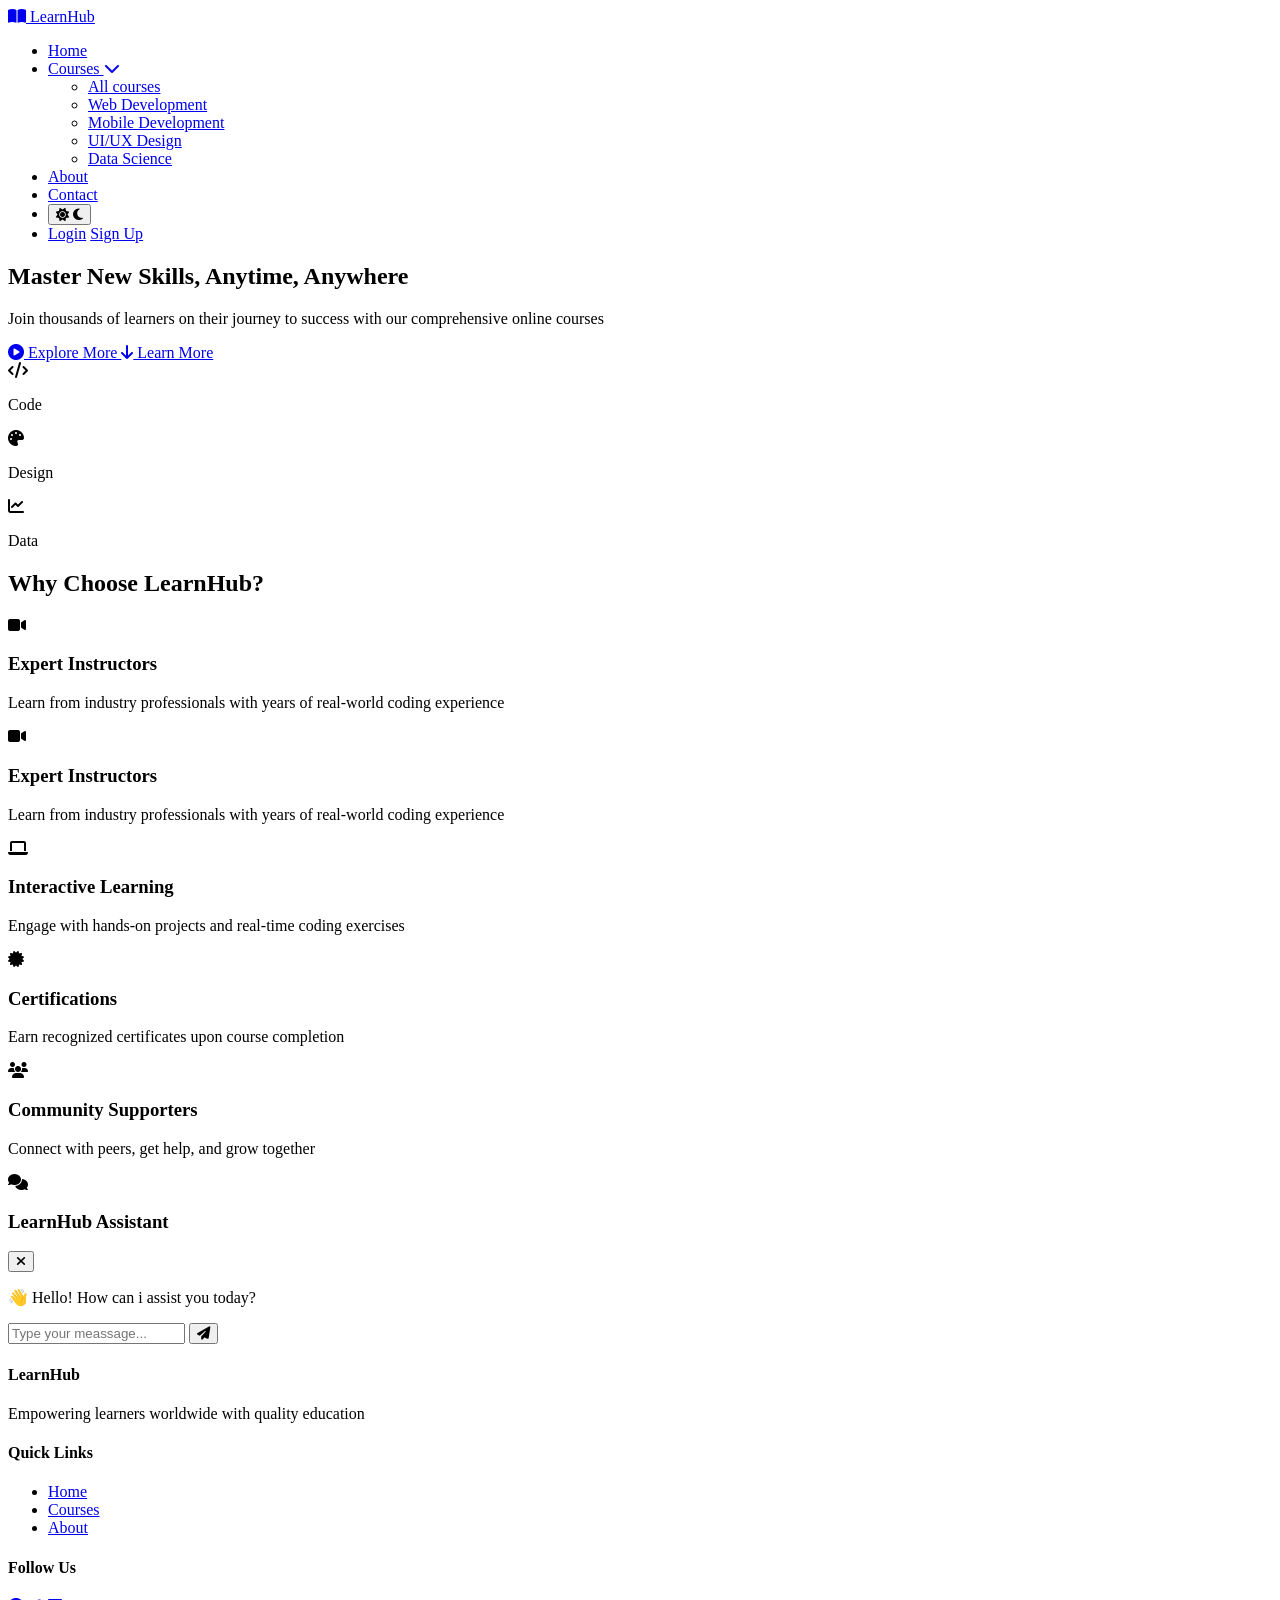
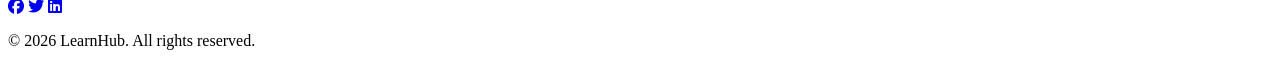
==== index.html @ ea9c7b2d "I think that is it for HTML home page" ====
<!doctype html>
<html lang="en">
  <head>
    <meta charset="UTF-8" />
    <meta name="viewport" content="width=device-width, initial-scale=1.0" />
    <title>Learn More</title>

    <!-- FAVICON -->
    <link
      rel="icon"
      type="image/svg+xml"
      href="data:image/svg+xml,<svg xmlns='http://www.w3.org/2000/svg' viewBox='0 0 100 100'><text y='75' font-size='75' fill='%234F46E5'>📚</text></svg>"
    />

    <!-- FONTS -->
    <link
      href="https://fonts.googleapis.com/css2?family=Roboto:wght@300;400;500;700&family=Montserrat:wght@400;600;700;800&family=Poppins:wght@400;500;600;700&display=swap"
      rel="stylesheet"
    />

    <!-- ICONS -->
    <link
      rel="stylesheet"
      href="https://cdnjs.cloudflare.com/ajax/libs/font-awesome/6.4.0/css/all.min.css"
    />

    <!-- CSS -->
    <link rel="stylesheet" href="./css/variables.css" />
    <link rel="stylesheet" href="./css/global.css" />
    <link rel="stylesheet" href="./css/navbar.css" />
    <link rel="stylesheet" href="./css/hero.css" />
    <link rel="stylesheet" href="./css/buttons.css" />
    <link rel="stylesheet" href="./css/responsive.css" />
    <link rel="stylesheet" href="./css/variables.css" />
    <link rel="stylesheet" href="./css/chatbot.css" />
  </head>
  <body>
    <!-- NAVBAR -->
    <nav class="navbar">
      <div class="nav-container">
        <!-- LOGO -->
        <a href="./index.html">
          <i class="fas fa-book-open"></i>
          <span>LearnHub</span>
        </a>
      </div>

      <!-- HAMBURGER MENU -->
      <div class="hamburger" id="hamburger">
        <span class="ham-line"></span>
        <span class="ham-line"></span>
        <span class="ham-line"></span>
      </div>

      <!-- NAVIGATION MENU -->
      <ul class="nav-menu" id="navMenu">
        <li class="nav-item">
          <a href="./index.html" class="nav-link active">Home</a>
        </li>
        <li class="nav-item dropdown" id="courseDropdown">
          <a href="#" class="nav-link dropdown-toggle"
            >Courses <i class="fas fa-chevron-down"></i
          ></a>
          <ul class="dropdown-menu">
            <li><a href="./pages/courses.html">All courses</a></li>
            <li>
              <a href="./pages/courses.html?category=web">Web Development</a>
            </li>
            <li>
              <a href="./pages/courses.htmlcategory=mobile"
                >Mobile Development</a
              >
            </li>
            <li>
              <a href="./pages/courses.htmlcategory=design">UI/UX Design</a>
            </li>
            <li>
              <a href="./pages/courses.htmlcategory=data">Data Science</a>
            </li>
          </ul>
        </li>
        <li class="nav-item">
          <a href="./pages/about.html" class="nav-link">About</a>
        </li>
        <li class="nav-item">
          <a href="./pages/contact.html" class="nav-link">Contact</a>
        </li>
        <li class="nav-item theme-toggle-wrapper">
          <button
            class="theme-toggle"
            id="themeToggle"
            aria-label="Toggle Dark Mode"
          >
            <i class="fas fa-sun"></i>
            <i class="fas fa-moon"></i>
          </button>
        </li>
        <li class="nav-item auth-buttons">
          <a href="./pages/login.html" class="btn btn-secondary">Login</a>
          <a href="./pages/register.html" class="btn btn-primary">Sign Up</a>
        </li>
      </ul>
    </nav>

    <!-- HERO SECTION -->
    <section class="hero">
      <div class="hero-content">
        <h1 class="hero-title">Master New Skills, Anytime, Anywhere</h1>
        <p class="hero-subtitle">
          Join thousands of learners on their journey to success with our
          comprehensive online courses
        </p>
        <div class="hero-buttons">
          <a href="./pages/courses.html" class="btn btn-primary btn-large">
            <i class="fas fa-play-circle"></i> Explore More
          </a>
          <a href="#features" class="btn btn-secondary-btn-large">
            <i class="fas fa-arrow-down"></i> Learn More
          </a>
        </div>
      </div>

      <div class="hero-illustration">
        <div class="floating-card card-1">
          <i class="fas fa-code"></i>
          <p>Code</p>
        </div>
        <div class="floating-card card-2">
          <i class="fas fa-palette"></i>
          <p>Design</p>
        </div>
        <div class="floating-card card-3">
          <i class="fas fa-chart-line"></i>
          <p>Data</p>
        </div>
      </div>
    </section>

    <!-- FEATURES SECTION -->
    <section class="features" id="features">
      <div class="container">
        <h2 class="section-title">Why Choose LearnHub?</h2>
        <div class="features-grid">
          <div class="features-card">
            <div class="features-icon">
              <i class="fas fa-video"></i>
            </div>
            <h3>Expert Instructors</h3>
            <p>
              Learn from industry professionals with years of real-world coding
              experience
            </p>
          </div>
          <div class="features-card">
            <div class="features-icon">
              <i class="fas fa-video"></i>
            </div>
            <h3>Expert Instructors</h3>
            <p>
              Learn from industry professionals with years of real-world coding
              experience
            </p>
          </div>
          <div class="features-card">
            <div class="features-icon">
              <i class="fas fa-laptop"></i>
            </div>
            <h3>Interactive Learning</h3>
            <p>Engage with hands-on projects and real-time coding exercises</p>
          </div>
          <div class="features-card">
            <div class="features-icon">
              <i class="fas fa-certificate"></i>
            </div>
            <h3>Certifications</h3>
            <p>Earn recognized certificates upon course completion</p>
          </div>
          <div class="features-card">
            <div class="features-icon">
              <i class="fas fa-users"></i>
            </div>
            <h3>Community Supporters</h3>
            <p>Connect with peers, get help, and grow together</p>
          </div>
        </div>
      </div>
    </section>

    <!-- CHATBOT ICON -->
    <div class="chatbot-toggle" id="chatbotToggle">
      <i class="fas fa-comments"></i>
    </div>

    <!-- CHATBOT -->
    <div class="chatbot" id="chatbot">
      <div class="chatbot-header">
        <h3>LearnHub Assistant</h3>
        <button class="chatbot-close" id="chatbotClose">
          <i class="fas fa-times"></i>
        </button>
      </div>
      <div class="chatbot-messages" id="chatbotMessages">
        <div class="message bot-message">
          <p>👋 Hello! How can i assist you today?</p>
        </div>
      </div>
      <div class="chatbot-input">
        <input
          type="text"
          id="chatbotInput"
          placeholder="Type your meassage..."
        />
        <button class="send-btn" id="chatbotSend">
          <i class="fas fa-paper-plane"></i>
        </button>
      </div>
    </div>

    <!-- FOOTER -->
    <footer class="footer">
      <div class="container">
        <div class="footer-content">
          <div class="footer-section">
            <h4>LearnHub</h4>
            <p>Empowering learners worldwide with quality education</p>
          </div>
          <div class="footer-section">
            <h4>Quick Links</h4>
            <ul>
              <li><a href="#">Home</a></li>
              <li><a href="#">Courses</a></li>
              <li><a href="#">About</a></li>
            </ul>
          </div>
          <div class="footer-section">
            <h4>Follow Us</h4>
            <div class="social-links">
              <a href="#"><i class="fab fa-facebook"></i></a>
              <a href="#"><i class="fab fa-twitter"></i></a>
              <a href="#"><i class="fab fa-linkedin"></i></a>
            </div>
          </div>
        </div>
        <div class="footer-bottom">
          <p>&copy; 2026 LearnHub. All rights reserved.</p>
        </div>
      </div>
    </footer>

    <!-- JS Files -->
    <script src="./js/theme.js"></script>
    <script src="./js/navbar.js"></script>
    <script src="./js/chatbot.js"></script>
    <script src="./js/animations.js"></script>
  </body>
</html>
---- css/navbar.css ----
:root {
  --primary: #6c63ff;
  --secondary: #8b5cf6;
  --accent: #00d4ff;

  --dark: #0f172a;
  --dark-card: #1e293b;

  --light: #ffffff;
  --light-bg: #f8fafc;

  --success: #10b981;

  --transition: 0.4s ease;
}
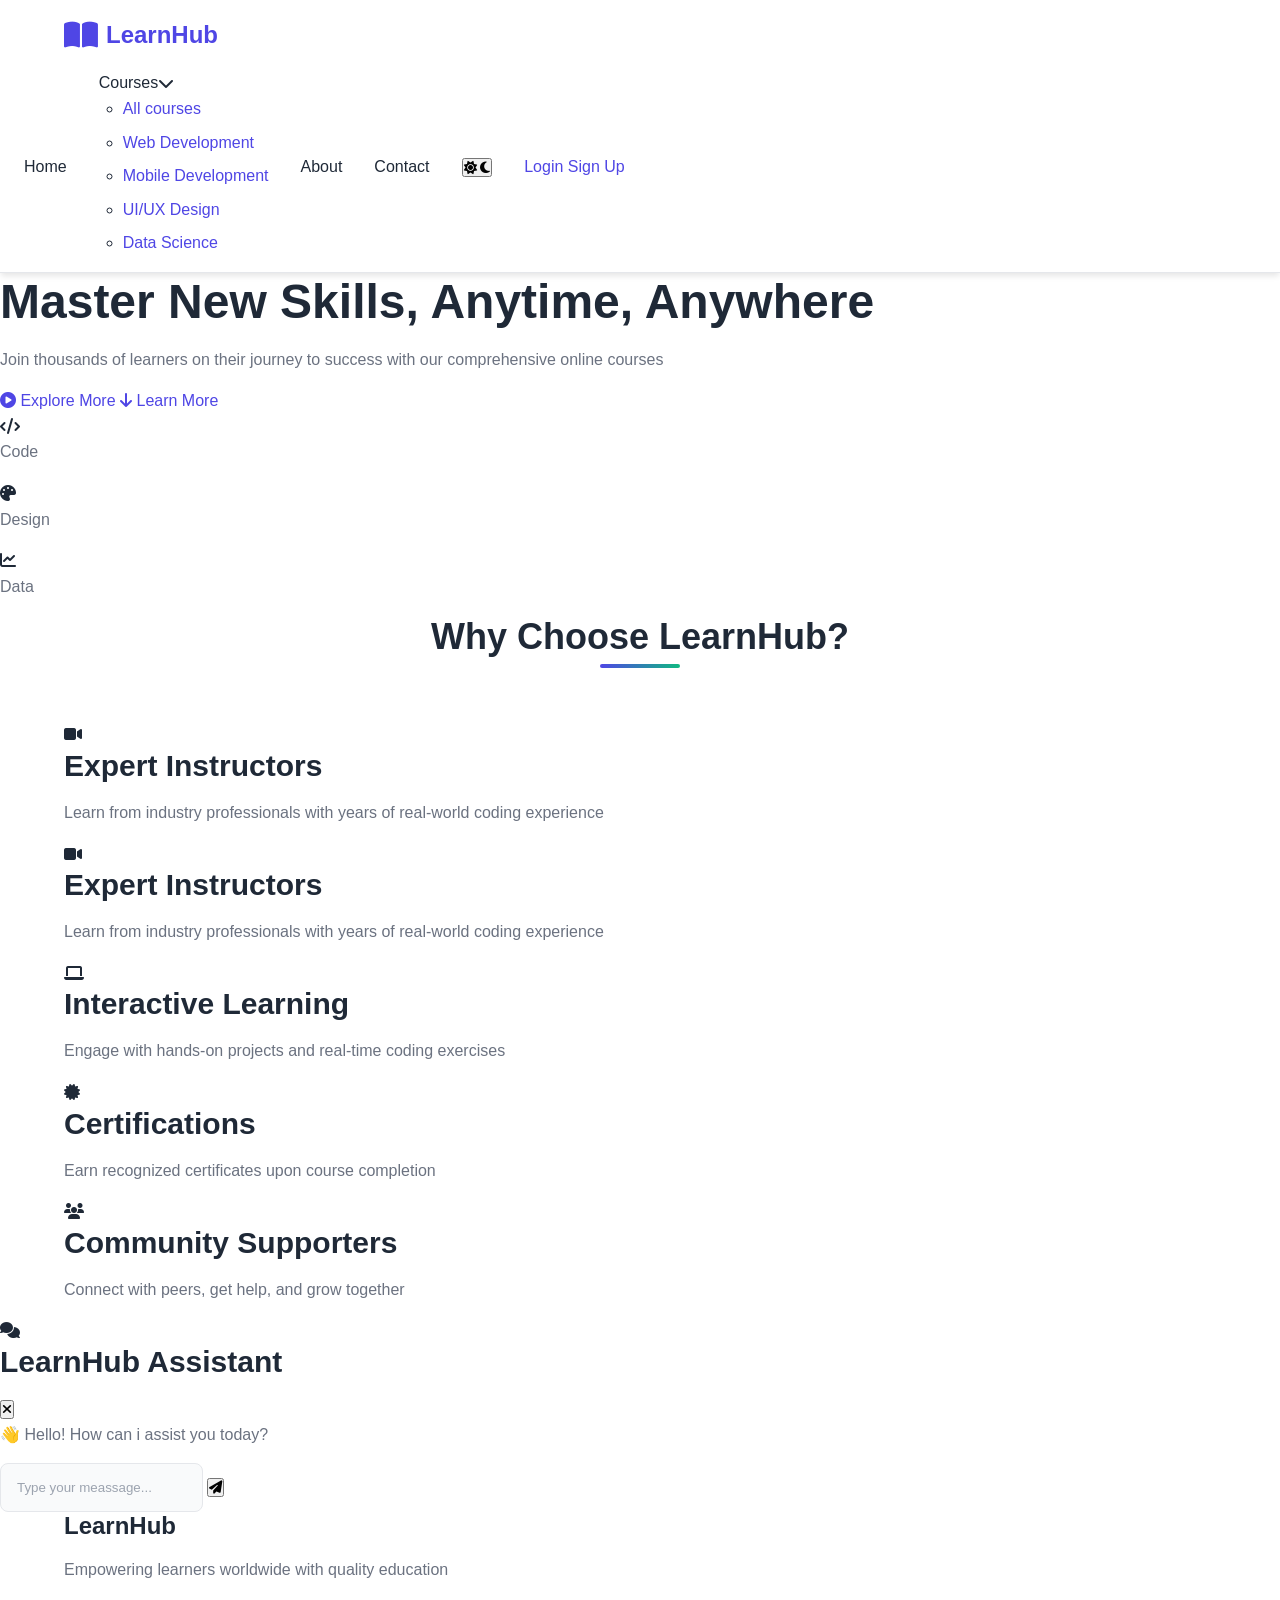
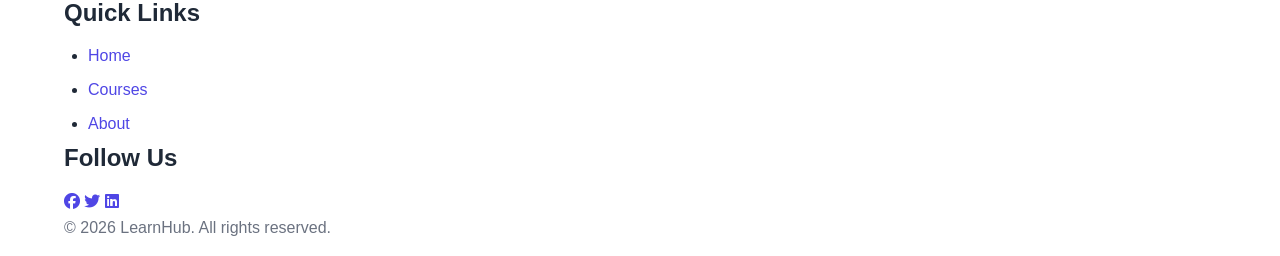
==== commit 8ea28d76: "navbar update" ====
--- a/index.html
+++ b/index.html
@@ -39,10 +39,12 @@
     <nav class="navbar">
       <div class="nav-container">
         <!-- LOGO -->
-        <a href="./index.html">
-          <i class="fas fa-book-open"></i>
-          <span>LearnHub</span>
-        </a>
+        <div class="nav-logo">
+          <a href="./index.html">
+            <i class="fas fa-book-open"></i>
+            <span>LearnHub</span>
+          </a>
+        </div>
       </div>
 
       <!-- HAMBURGER MENU -->
--- a/css/variables.css
+++ b/css/variables.css
@@ -0,0 +1,96 @@
+:root {
+  /* Light Theme Colors */
+  --primary-color: #4f46e5;
+  --primary-dark: #4338ca;
+  --primary-light: #6366f1;
+  --secondary-color: #10b981;
+  --secondary-dark: #059669;
+  --secondary-light: #34d399;
+
+  --bg-primary: #ffffff;
+  --bg-secondary: #f9fafb;
+  --bg-tertiary: #f3f4f6;
+
+  --text-primary: #1f2937;
+  --text-secondary: #6b7280;
+  --text-tertiary: #9ca3af;
+
+  --border-color: #e5e7eb;
+  --border-light: #f3f4f6;
+
+  --accent-success: #10b981;
+  --accent-warning: #f59e08;
+  --accent-danger: #ef4444;
+  --accent-info: #3b82f6;
+
+  --shadow-sm: 0 1px 2px 0 rgba(0, 0, 0, 0.05);
+  --shadow-md: 0 4px 6px -1px rgba(0, 0, 0, 0.1);
+  --shadow-lg: 0 10px 15px -3px rgba(0, 0, 0, 0.1);
+  --shadow-xl: 0 20px 25px -5px rgba(0, 0, 0, 0.1);
+  --shadow-2xl: 0 25px 50px -12px rgba(0, 0, 0, 0.25);
+
+  --transition-fast: 200ms ease;
+  --transition-normal: 300ms ease;
+  --transition-slow: 500ms ease;
+
+  /* SPACING */
+  --spacing-xs: 0.25rem;
+  --spacing-sm: 0.5rem;
+  --spacing-md: 1rem;
+  --spacing-lg: 1.5rem;
+  --spacing-xl: 2rem;
+  --spacing-2xl: 3rem;
+  --spacing-3xl: 4rem;
+
+  /* BORDER */
+  --radius-sm: 4px;
+  --radius-md: 8px;
+  --radius-lg: 12px;
+  --radius-xl: 16px;
+  --radius-full: 9999px;
+
+  /* TYPOGRAPHY */
+  --font-primary: "Roboto", sans-serif;
+  --font-secondary: "Montserrat", sans-serif;
+  --font-tertiary: "Poppins", sans-serif;
+
+  --font-size-xs: 0.75rem;
+  --font-size-sm: 0.875rem;
+  --font-size-base: 1rem;
+  --font-size-lg: 1.125rem;
+  --font-size-xl: 1.25rem;
+  --font-size-2xl: 1.5rem;
+  --font-size-3xl: 1.875rem;
+  --font-size-4xl: 2.25rem;
+  --font-size-5xl: 3rem;
+}
+
+/* DARK THEME */
+body.dark-theme {
+  --bg-primary: #1f2937;
+  --bg-secondary: #111827;
+  --bg-tertiary: #374151;
+
+  --text-primary: #f9faf8;
+  --text-secondary: #d1d5d8;
+  --text-tertiary: #9ca3af;
+
+  --border-color: #374151;
+  --border-light: #4b5563;
+
+  --shadow-sm: 0 1px 2px 0 rgba(0, 0, 0, 0.3);
+  --shadow-md: 0 4px 6px -1px rgba(0, 0, 0, 0.4);
+  --shadow-lg: 0 10px 15px -3px rgba(0, 0, 0, 0.5);
+  --shadow-xl: 0 20px 25px -5px rgba(0, 0, 0, 0.6);
+  --shadow-2xl: 0 25px 50px -12px rgba(0, 0, 0, 0.7);
+}
+
+/* Z-INDEXES */
+:root {
+  --z-dropdown: 100;
+  --z-navbar: 200;
+  --z-chatbot-icon: 300;
+  --z-chatbot: 400;
+  --z-modal: 500;
+  --z-notification: 600;
+}
--- a/css/global.css
+++ b/css/global.css
@@ -0,0 +1,196 @@
+/* RESET */
+* {
+  margin: 0;
+  padding: 0;
+  box-sizing: border-box;
+}
+
+html {
+  scroll-behavior: smooth;
+}
+
+/* BODY STYLING */
+body {
+  font-family: var(--font-primary);
+  background-color: var(--bg-primary);
+  color: var(--text-primary);
+  transition:
+    background-color var(--transition-normal),
+    color var(--transition-normal);
+
+  line-height: 1.6;
+}
+
+.container {
+  max-width: 1200px;
+  margin: 0 auto;
+  padding: 0 var(--spacing-lg);
+}
+
+/* HEADINGS */
+h1,
+h2,
+h3,
+h4,
+h5,
+h6 {
+  font-family: var(--font-secondary);
+  font-weight: 700;
+  line-height: 1.2;
+  margin-bottom: var(--spacing-md);
+}
+
+h1 {
+  font-size: var(--font-size-5xl);
+}
+h2 {
+  font-size: var(--font-size-4xl);
+}
+h3 {
+  font-size: var(--font-size-3xl);
+}
+h4 {
+  font-size: var(--font-size-2xl);
+}
+h5 {
+  font-size: var(--font-size-xl);
+}
+h6 {
+  font-size: var(--font-size-lg);
+}
+
+/* PARAGRAPHS */
+p {
+  font-size: var(--font-size-base);
+  color: var(--text-secondary);
+  margin-bottom: var(--spacing-md);
+}
+
+/* LINKS */
+a {
+  color: var(--primary-color);
+  text-decoration: none;
+  transition: color var(--transition-fast);
+}
+
+a:hover {
+  color: var(--primary-dark);
+}
+
+/* LISTS */
+ul,
+ol {
+  margin-left: var(--spacing-lg);
+}
+
+li {
+  margin-bottom: var(--spacing-sm);
+}
+
+/* FORMS */
+input,
+textarea,
+select {
+  font-family: var(--font-primary);
+  background-color: var(--bg-secondary);
+  border: 1px solid var(--border-color);
+  padding: var(--spacing-md);
+  border-radius: var(--radius-md);
+  transition:
+    border-color var(--transition-fast),
+    background-color var(--transition-fast),
+    box-shadow var(--transition-fast);
+}
+
+input:focus,
+textarea:focus,
+select:focus {
+  outline: none;
+  border-color: var(--primary-color);
+  box-shadow: 0 0 0 3px rgba(79, 70, 229, 0.1);
+}
+
+input::placeholder {
+  color: var(--text-tertiary);
+}
+
+/* SCROLLBAR STYLING */
+::-webkit-scrollbar {
+  width: 10px;
+  height: 10px;
+}
+
+::-webkit-scrollbar-track {
+  background: var(--bg-secondary);
+}
+
+::-webkit-scrollbar-thumb {
+  background: var(--primary-color);
+  border-radius: var(--radius-full);
+}
+
+::-webkit-scrollbar-thumb:hover {
+  background: var(--primary-dark);
+}
+
+/* SELECTION */
+::selection {
+  background-color: var(--primary-color);
+  color: white;
+}
+
+/* UTILITIES */
+.text-center {
+  text-align: center;
+}
+.text-left {
+  text-align: left;
+}
+.text-right {
+  text-align: right;
+}
+
+.mt {
+  margin-top: var(--spacing-lg);
+}
+.mb {
+  margin-bottom: var(--spacing-lg);
+}
+.my {
+  margin: var(--spacing-lg) 0;
+}
+
+.pt {
+  padding-top: var(--spacing-lg);
+}
+.pb {
+  padding-bottom: var(--spacing-lg);
+}
+.py {
+  padding: var(--spacing-lg) 0;
+}
+
+.section-title {
+  font-size: var(--font-size-4xl);
+  text-align: center;
+  margin-bottom: var(--spacing-3xl);
+  position: relative;
+  display: inline-block;
+  width: 100%;
+}
+
+.section-title::after {
+  content: "";
+  position: absolute;
+  bottom: -10px;
+  left: 50%;
+  transform: translateX(-50%);
+  width: 80px;
+  height: 4px;
+  background: linear-gradient(
+    90deg,
+    var(--primary-color),
+    var(--secondary-color)
+  );
+  border-radius: var(--radius-full);
+}
--- a/css/navbar.css
+++ b/css/navbar.css
@@ -1,15 +1,58 @@
-:root {
-  --primary: #6c63ff;
-  --secondary: #8b5cf6;
-  --accent: #00d4ff;
+.navbar {
+  position: sticky;
+  top: 0;
+  z-index: var(--z-navbar);
+  background-color: var(--bg-primary);
+  border-bottom: 1px solid var(--border-color);
+  box-shadow: var(--shadow-md);
+  transition: all var(--transition-normal);
+}
 
-  --dark: #0f172a;
-  --dark-card: #1e293b;
+.nav-container {
+  max-width: 1200px;
+  margin: 0 auto;
+  padding: var(--spacing-md) var(--spacing-lg);
+  display: flex;
+  justify-content: space-between;
+  align-items: center;
+}
 
-  --light: #ffffff;
-  --light-bg: #f8fafc;
+/* LOGO */
+.nav-logo a {
+  font-family: var(--font-secondary);
+  font-size: var(--font-size-2xl);
+  font-weight: 700;
+  color: var(--primary-color);
+  display: flex;
+  align-items: center;
+  gap: var(--spacing-sm);
+  transition: transform var(--transition-fast);
+}
 
-  --success: #10b981;
+.nav-logo a:hover {
+  transform: scale(1.05);
+}
 
-  --transition: 0.4s ease;
+.nav-logo i {
+  font-size: var(--font-size-3xl);
 }
+
+/* NAVIGATION MENU */
+.nav-menu {
+  display: flex;
+  list-style: none;
+  gap: var(--spacing-xl);
+  align-items: center;
+}
+
+.nav-item {
+  position: relative;
+}
+
+.nav-link {
+  font-family: var(--font-tertiary);
+  font-weight: 500;
+  color: var(--text-primary);
+  display: flex;
+  align-items: center;
+}
--- a/css/variables.css
+++ b/css/variables.css
@@ -0,0 +1,96 @@
+:root {
+  /* Light Theme Colors */
+  --primary-color: #4f46e5;
+  --primary-dark: #4338ca;
+  --primary-light: #6366f1;
+  --secondary-color: #10b981;
+  --secondary-dark: #059669;
+  --secondary-light: #34d399;
+
+  --bg-primary: #ffffff;
+  --bg-secondary: #f9fafb;
+  --bg-tertiary: #f3f4f6;
+
+  --text-primary: #1f2937;
+  --text-secondary: #6b7280;
+  --text-tertiary: #9ca3af;
+
+  --border-color: #e5e7eb;
+  --border-light: #f3f4f6;
+
+  --accent-success: #10b981;
+  --accent-warning: #f59e08;
+  --accent-danger: #ef4444;
+  --accent-info: #3b82f6;
+
+  --shadow-sm: 0 1px 2px 0 rgba(0, 0, 0, 0.05);
+  --shadow-md: 0 4px 6px -1px rgba(0, 0, 0, 0.1);
+  --shadow-lg: 0 10px 15px -3px rgba(0, 0, 0, 0.1);
+  --shadow-xl: 0 20px 25px -5px rgba(0, 0, 0, 0.1);
+  --shadow-2xl: 0 25px 50px -12px rgba(0, 0, 0, 0.25);
+
+  --transition-fast: 200ms ease;
+  --transition-normal: 300ms ease;
+  --transition-slow: 500ms ease;
+
+  /* SPACING */
+  --spacing-xs: 0.25rem;
+  --spacing-sm: 0.5rem;
+  --spacing-md: 1rem;
+  --spacing-lg: 1.5rem;
+  --spacing-xl: 2rem;
+  --spacing-2xl: 3rem;
+  --spacing-3xl: 4rem;
+
+  /* BORDER */
+  --radius-sm: 4px;
+  --radius-md: 8px;
+  --radius-lg: 12px;
+  --radius-xl: 16px;
+  --radius-full: 9999px;
+
+  /* TYPOGRAPHY */
+  --font-primary: "Roboto", sans-serif;
+  --font-secondary: "Montserrat", sans-serif;
+  --font-tertiary: "Poppins", sans-serif;
+
+  --font-size-xs: 0.75rem;
+  --font-size-sm: 0.875rem;
+  --font-size-base: 1rem;
+  --font-size-lg: 1.125rem;
+  --font-size-xl: 1.25rem;
+  --font-size-2xl: 1.5rem;
+  --font-size-3xl: 1.875rem;
+  --font-size-4xl: 2.25rem;
+  --font-size-5xl: 3rem;
+}
+
+/* DARK THEME */
+body.dark-theme {
+  --bg-primary: #1f2937;
+  --bg-secondary: #111827;
+  --bg-tertiary: #374151;
+
+  --text-primary: #f9faf8;
+  --text-secondary: #d1d5d8;
+  --text-tertiary: #9ca3af;
+
+  --border-color: #374151;
+  --border-light: #4b5563;
+
+  --shadow-sm: 0 1px 2px 0 rgba(0, 0, 0, 0.3);
+  --shadow-md: 0 4px 6px -1px rgba(0, 0, 0, 0.4);
+  --shadow-lg: 0 10px 15px -3px rgba(0, 0, 0, 0.5);
+  --shadow-xl: 0 20px 25px -5px rgba(0, 0, 0, 0.6);
+  --shadow-2xl: 0 25px 50px -12px rgba(0, 0, 0, 0.7);
+}
+
+/* Z-INDEXES */
+:root {
+  --z-dropdown: 100;
+  --z-navbar: 200;
+  --z-chatbot-icon: 300;
+  --z-chatbot: 400;
+  --z-modal: 500;
+  --z-notification: 600;
+}
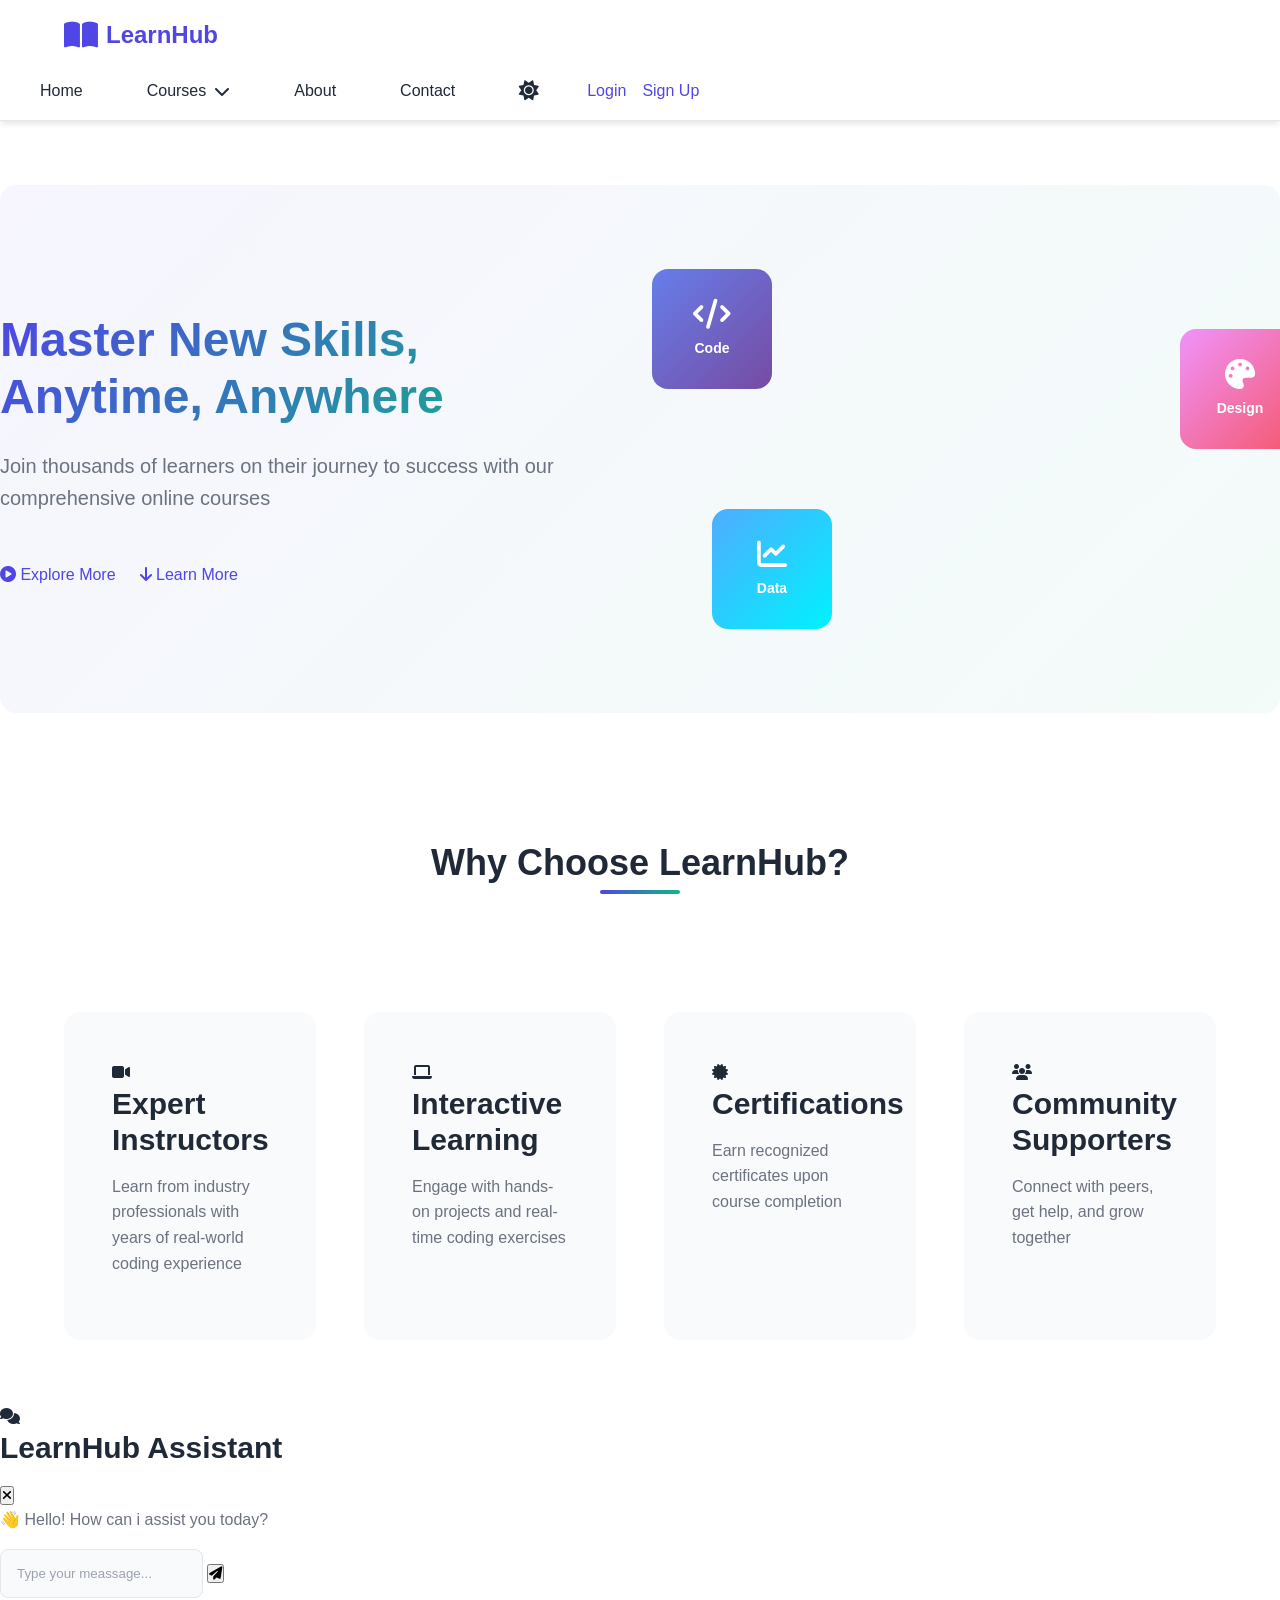
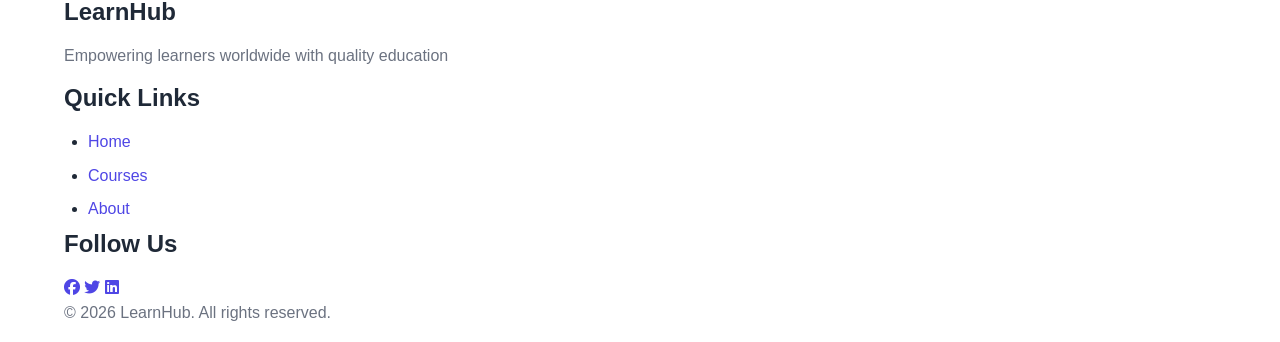
==== commit 9cf31891: "features section" ====
--- a/index.html
+++ b/index.html
@@ -143,7 +143,7 @@
       <div class="container">
         <h2 class="section-title">Why Choose LearnHub?</h2>
         <div class="features-grid">
-          <div class="features-card">
+          <div class="feature-card">
             <div class="features-icon">
               <i class="fas fa-video"></i>
             </div>
@@ -153,31 +153,21 @@
               experience
             </p>
           </div>
-          <div class="features-card">
-            <div class="features-icon">
-              <i class="fas fa-video"></i>
-            </div>
-            <h3>Expert Instructors</h3>
-            <p>
-              Learn from industry professionals with years of real-world coding
-              experience
-            </p>
-          </div>
-          <div class="features-card">
+          <div class="feature-card">
             <div class="features-icon">
               <i class="fas fa-laptop"></i>
             </div>
             <h3>Interactive Learning</h3>
             <p>Engage with hands-on projects and real-time coding exercises</p>
           </div>
-          <div class="features-card">
+          <div class="feature-card">
             <div class="features-icon">
               <i class="fas fa-certificate"></i>
             </div>
             <h3>Certifications</h3>
             <p>Earn recognized certificates upon course completion</p>
           </div>
-          <div class="features-card">
+          <div class="feature-card">
             <div class="features-icon">
               <i class="fas fa-users"></i>
             </div>
--- a/css/navbar.css
+++ b/css/navbar.css
@@ -55,4 +55,224 @@
   color: var(--text-primary);
   display: flex;
   align-items: center;
-}
+  gap: var(--spacing-sm);
+  padding: var(--spacing-sm) var(--spacing-md);
+  border-radius: var(--radius-md);
+  transition: all var(--transition-fast);
+  position: relative;
+}
+
+.nav-link::after {
+  content: "";
+  position: absolute;
+  bottom: 0;
+  left: 0;
+  width: 0;
+  height: 2px;
+  background: linear-gradient(
+    90deg,
+    var(--primary-color, var(--secondary-color))
+  );
+  transition: width var(--transition-normal);
+}
+
+.nav-link:hover {
+  color: var(--primary-color);
+}
+
+.nav-link:hover::after,
+.nav-link:active::after {
+  width: 100%;
+}
+
+/* DROPDOWN MENU */
+.dropdown {
+  position: relative;
+}
+
+.dropdown-toggle::after {
+  content: "";
+  border: none;
+  font-size: var(--font-size-sm);
+}
+
+.dropdown-menu {
+  position: absolute;
+  top: 100%;
+  left: 0;
+  background-color: var(--bg-primary);
+  border: 1px solid var(--border-color);
+  border-radius: var(--radius-lg);
+  list-style: none;
+  min-width: 200px;
+  box-shadow: var(--shadow-lg);
+  opacity: 0;
+  visibility: hidden;
+  transform: translateY(-10px);
+  transition: all var(--transition-normal);
+  z-index: var(--z-dropdown);
+  overflow: hidden;
+  margin-top: var(--spacing-sm);
+}
+
+.dropdown:hover .dropdown-menu {
+  opacity: 1;
+  visibility: visible;
+  transform: translateY(0);
+}
+
+.dropdown-menu li {
+  margin: 0;
+}
+
+.dropdown-menu a {
+  display: block;
+  padding: var(--spacing-md);
+  color: var(--text-primary);
+  transition: all var(--transition-fast);
+}
+
+.dropdown-menu a:hover {
+  background-color: var(--bg-secondary);
+  color: var(--primary-color);
+  padding-left: var(--spacing-lg);
+}
+
+/* THEME TOGGLE */
+.theme-toggle {
+  background: none;
+  border: none;
+  font-size: var(--font-size-xl);
+  cursor: pointer;
+  color: var(--text-primary);
+  display: flex;
+  align-items: center;
+  gap: var(--spacing-xs);
+  transition: color var(--transition-fast);
+  padding: var(--spacing-sm) var(--spacing-md);
+  border-radius: var(--radius-md);
+}
+
+.theme-toggle:hover {
+  color: var(--primary-color);
+}
+
+.theme-toggle i:last-child {
+  display: none;
+}
+
+body.dark-theme .theme-toggle i:first-child {
+  display: none;
+}
+
+body.dark-theme .theme-toggle i:last-child {
+  display: inline;
+}
+
+/* AUTH BUTTONS */
+.auth-buttons {
+  display: flex;
+  gap: var(--spacing-md);
+}
+
+/* HAMBURGER MENU */
+.hamburger {
+  display: none;
+  flex-direction: column;
+  cursor: pointer;
+  gap: var(--spacing-sm);
+}
+
+.ham-line {
+  width: 25px;
+  height: 3px;
+  background-color: var(--text-primary);
+  border-radius: var(--radius-full);
+  transition: all var(--transition-normal);
+}
+
+.hamburger.active .ham-line:nth-child(1) {
+  transform: rotate(45deg) translate(8px, 8px);
+}
+.hamburger.active .ham-line:nth-child(2) {
+  opacity: 0;
+}
+.hamburger.active .ham-line:nth-child(3) {
+  transform: rotate(-45deg) translate(7px, -7px);
+}
+
+/* MOBILE MENU */
+@media (max-width: 768px) {
+  .hamburger {
+    display: flex;
+  }
+
+  .nav-menu {
+    position: absolute;
+    top: 100%;
+    left: 0;
+    right: 0;
+    background-color: var(--bg-primary);
+    flex-direction: column;
+    gap: var(--spacing-md);
+    padding: var(--spacing-lg);
+    border-bottom: 1px solid var(--border-color);
+    max-height: 0;
+    overflow: hidden;
+    transition: max-height var(--transition-normal);
+  }
+
+  .nav-menu.active {
+    max-height: 500px;
+  }
+
+  .nav-item {
+    width: 100%;
+  }
+
+  .nav-link {
+    width: 100%;
+    padding: var(--spacing-md);
+  }
+
+  .dropdown-menu {
+    position: static;
+    opacity: 0;
+    visibility: hidden;
+    max-height: 0;
+    overflow: hidden;
+    box-shadow: none;
+    border: none;
+    transform: none;
+    margin-top: 0;
+    background-color: var(--bg-secondary);
+    transition:
+      max-height var(--transition-normal),
+      opacity var(--transition-normal),
+      visibility var(--transition-normal);
+  }
+
+  .dropdown.active .dropdown-menu {
+    opacity: 1;
+    visibility: visible;
+    max-height: 300px;
+  }
+
+  .dropdown-menu a {
+    padding-left: var(--spacing-xl);
+  }
+
+  .auth-buttons {
+    width: 100%;
+    gap: var(--spacing-sm);
+    flex-direction: column;
+  }
+
+  .auth-buttons .btn {
+    width: 100%;
+  }
+
+  .theme-toggle-wrapper {
+    width: 100%;
+  }
+}
--- a/css/hero.css
+++ b/css/hero.css
@@ -0,0 +1,130 @@
+.hero {
+  display: grid;
+  grid-template-columns: 1fr 1fr;
+  gap: var(--spacing-3xl);
+  align-items: center;
+  padding: var(--spacing-3xl) 0;
+  background: linear-gradient(
+    135deg,
+    rgba(79, 70, 229, 0.05) 0%,
+    rgba(16, 185, 129, 0.05) 100%
+  );
+  border-radius: var(--radius-xl);
+  margin: var(--spacing-3xl) 0;
+}
+
+.hero-content {
+  animation: fadeInLeft 0.8s ease-out;
+}
+
+.hero-title {
+  font-size: var(--font-size-5xl);
+  font-family: var(--font-secondary);
+  font-weight: 800;
+  line-height: 1.2;
+  margin-bottom: var(--spacing-lg);
+  background: linear-gradient(
+    135deg,
+    var(--primary-color),
+    var(--secondary-color)
+  );
+  -webkit-background-clip: text;
+  -webkit-text-fill-color: transparent;
+  background-clip: text;
+}
+
+.hero-subtitle {
+  font-size: var(--font-size-xl);
+  color: var(--text-secondary);
+  margin-bottom: var(--spacing-2xl);
+  line-height: 1.6;
+}
+
+.hero-buttons {
+  display: flex;
+  gap: var(--spacing-lg);
+  flex-wrap: wrap;
+}
+
+/* HERO ILLUSTRATIONS */
+.hero-illustration {
+  position: relative;
+  height: 400px;
+  display: flex;
+  align-items: center;
+  justify-content: center;
+  animation: fadeInRight 0.8s ease-out;
+}
+
+.floating-card {
+  position: absolute;
+  width: 120px;
+  height: 120px;
+  background: linear-gradient(
+    135deg,
+    var(--primary-color),
+    var(--primary-light)
+  );
+  border-radius: var(--radius-xl);
+  display: flex;
+  flex-direction: column;
+  align-items: center;
+  justify-content: center;
+  gap: var(--spacing-sm);
+  color: white;
+  box-shadow: var(---shadow-xl);
+  font-size: var(--font-size-3xl);
+  font-weight: 600;
+  cursor: pointer;
+  transition: all var(--transition-normal);
+}
+
+.floating-card:hover {
+  transform: translateY(-10px);
+  box-shadow: var(--shadow-2xl);
+}
+
+.floating-card p {
+  font-size: var(--font-size-sm);
+  color: white;
+  margin: 0;
+}
+
+.card-1 {
+  background: linear-gradient(135deg, #667eea, #764ba2);
+  animation: float 3s ease-in-out infinite;
+  left: -20px;
+  top: 20px;
+}
+
+.card-2 {
+  background: linear-gradient(135deg, #f093fb, #f5576c);
+  animation: float 3.5s ease-in-out infinite;
+  right: -20px;
+  top: 80px;
+}
+
+.card-3 {
+  background: linear-gradient(135deg, #4facfe, #00f2fe);
+  animation: float 4s ease-in-out infinite;
+  left: 40px;
+  bottom: 20px;
+}
+
+/* FEATURES SECTION */
+.features {
+  padding: var(--spacing-3xl) 0;
+}
+
+.features-grid {
+  display: grid;
+  grid-template-columns: repeat(auto-fit, minmax(250px, 1fr));
+  gap: var(--spacing-2xl);
+  margin-top: var(--spacing-3xl);
+}
+
+.feature-card {
+  background: var(--bg-secondary);
+  padding: var(--spacing-2xl);
+  border-radius: var(--radius-xl);
+}
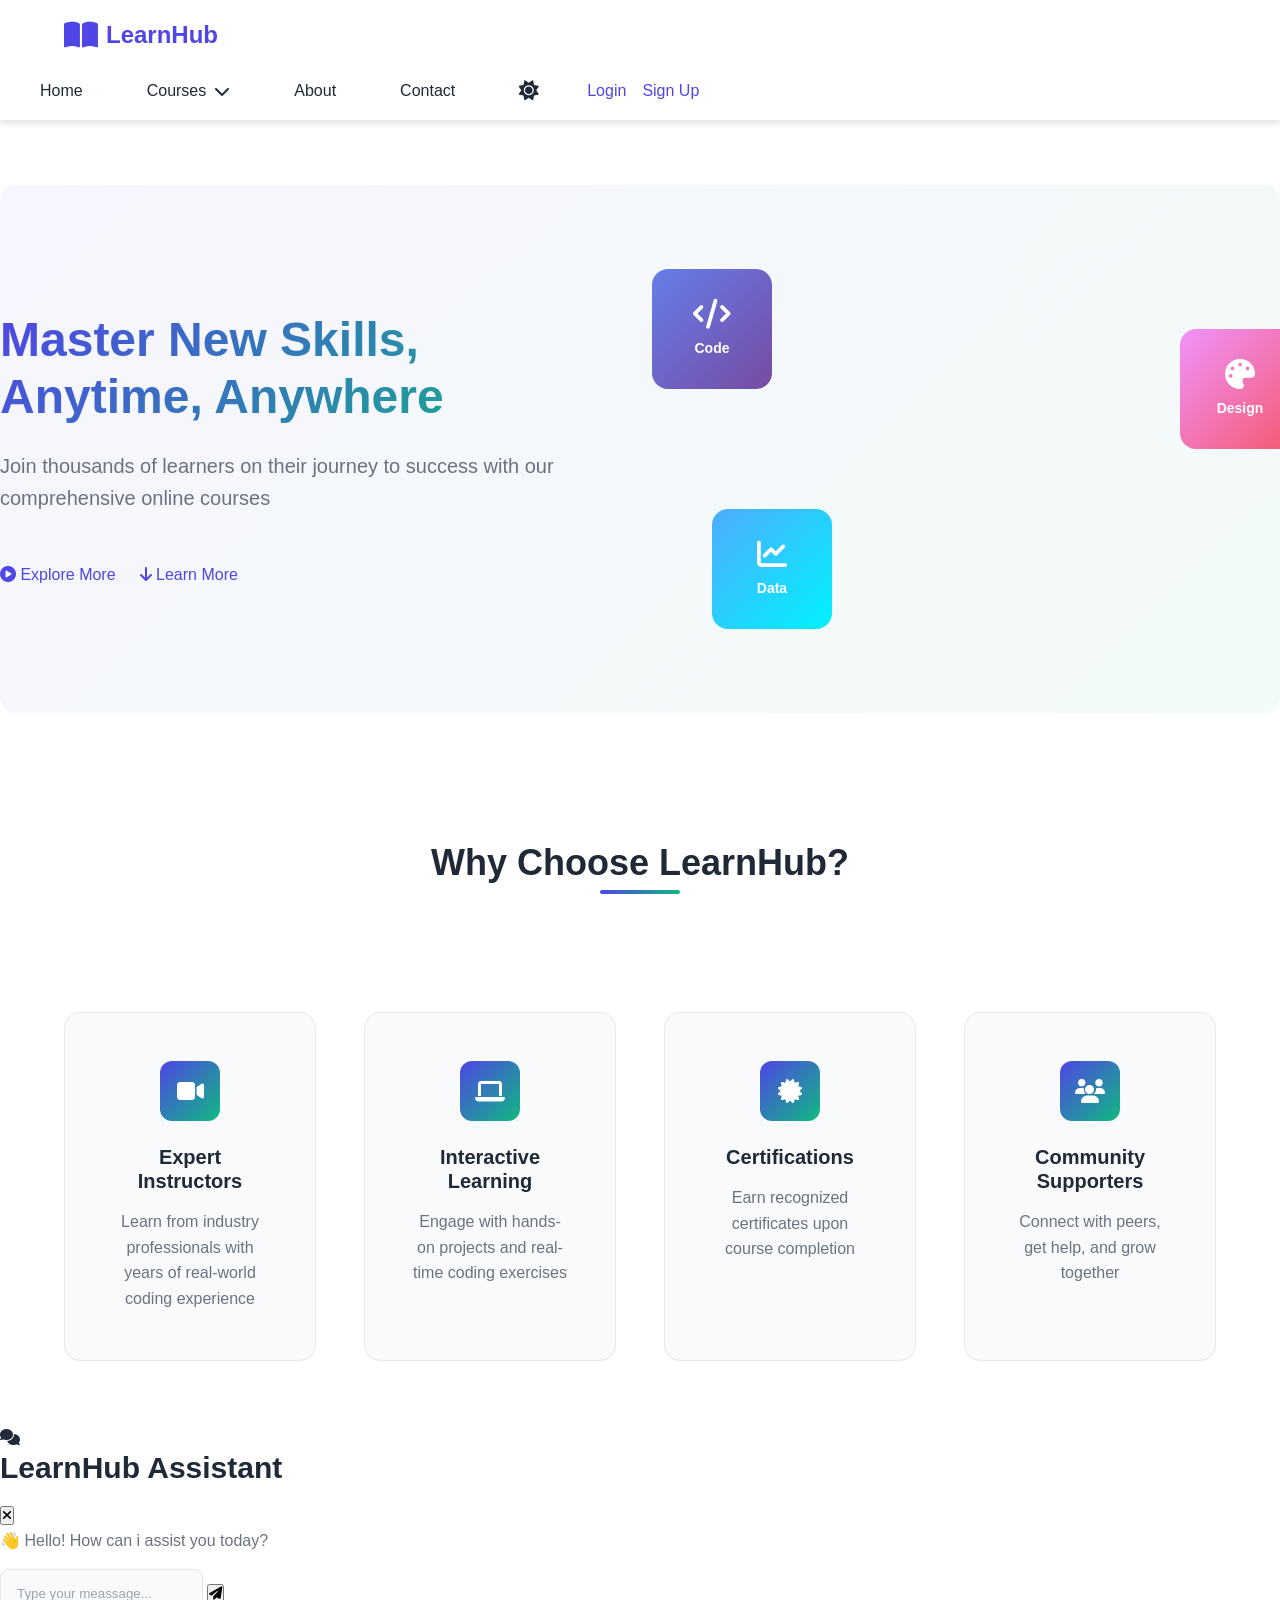
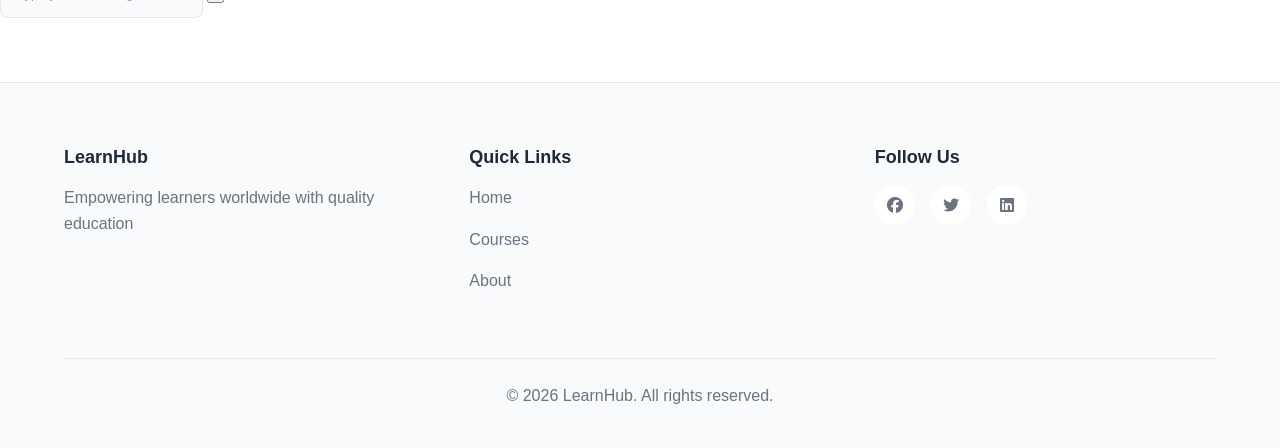
==== commit 41af3bf2: "hero.css completed" ====
--- a/index.html
+++ b/index.html
@@ -144,7 +144,7 @@
         <h2 class="section-title">Why Choose LearnHub?</h2>
         <div class="features-grid">
           <div class="feature-card">
-            <div class="features-icon">
+            <div class="feature-icon">
               <i class="fas fa-video"></i>
             </div>
             <h3>Expert Instructors</h3>
@@ -154,21 +154,21 @@
             </p>
           </div>
           <div class="feature-card">
-            <div class="features-icon">
+            <div class="feature-icon">
               <i class="fas fa-laptop"></i>
             </div>
             <h3>Interactive Learning</h3>
             <p>Engage with hands-on projects and real-time coding exercises</p>
           </div>
           <div class="feature-card">
-            <div class="features-icon">
+            <div class="feature-icon">
               <i class="fas fa-certificate"></i>
             </div>
             <h3>Certifications</h3>
             <p>Earn recognized certificates upon course completion</p>
           </div>
           <div class="feature-card">
-            <div class="features-icon">
+            <div class="feature-icon">
               <i class="fas fa-users"></i>
             </div>
             <h3>Community Supporters</h3>
--- a/css/hero.css
+++ b/css/hero.css
@@ -127,4 +127,139 @@
   background: var(--bg-secondary);
   padding: var(--spacing-2xl);
   border-radius: var(--radius-xl);
-}
+  text-align: center;
+  border: 1px solid var(--border-color);
+  transition: all var(--transition-normal);
+  animation: fadeIn 0.8s ease-out;
+}
+
+.feature-card:hover {
+  transform: translateY(-8px);
+  box-shadow: var(---shadow-lg);
+  border-color: var(--primary-color);
+}
+
+.feature-icon {
+  width: 60px;
+  height: 60px;
+  background: linear-gradient(
+    135deg,
+    var(--primary-color),
+    var(--secondary-color)
+  );
+  border-radius: var(--radius-lg);
+  display: flex;
+  align-items: center;
+  justify-content: center;
+  margin: 0 auto var(--spacing-lg);
+  color: white;
+  font-size: var(--font-size-2xl);
+  transition: transform var(--transition-normal);
+}
+
+.feature-card:hover .feature-icon {
+  transform: scale(1.1) rotate(5deg);
+}
+
+.feature-card h3 {
+  font-size: var(--font-size-xl);
+  margin-bottom: var(--spacing-md);
+}
+
+.feature-card p {
+  color: var(--text-secondary);
+  margin-bottom: 0;
+}
+
+/* FOOTER */
+.footer {
+  background: var(--bg-secondary);
+  border-top: 1px solid var(--border-color);
+  padding: var(--spacing-3xl) 0 var(--spacing-lg);
+  margin-top: var(--spacing-3xl);
+}
+
+.footer-content {
+  display: grid;
+  grid-template-columns: repeat(auto-fit, minmax(200px, 1fr));
+  gap: var(--spacing-3xl);
+  margin-bottom: var(--spacing-2xl);
+}
+
+.footer-section h4 {
+  font-size: var(--font-size-lg);
+  margin-bottom: var(--spacing-md);
+}
+
+.footer-section ul {
+  list-style: none;
+  margin: 0;
+}
+
+.footer-section li {
+  margin-bottom: var(--spacing-md);
+}
+
+.footer-section a {
+  color: var(--text-secondary);
+  transition: color var(--transition-fast);
+}
+
+.footer-section a:hover {
+  color: var(--primary-color);
+}
+
+.social-links {
+  display: flex;
+  gap: var(--spacing-md);
+}
+
+.social-links a {
+  display: inline-flex;
+  align-items: center;
+  justify-content: center;
+  width: 40px;
+  height: 40px;
+  background: var(--bg-primary);
+  border-radius: var(--radius-full);
+  transition: all var(--transition-fast);
+}
+
+.social-links a:hover {
+  background: var(--primary-color);
+  color: white;
+  transform: translateY(-3px);
+}
+
+.footer-bottom {
+  border-top: 1px solid var(--border-color);
+  padding-top: var(--spacing-lg);
+  text-align: center;
+  color: var(--text-secondary);
+}
+
+/* RESPONSIVE DESIGN */
+@media (max-width: 768px) {
+  .hero {
+    grid-template-columns: 1fr;
+    padding: var(--spacing-2xl) 0;
+  }
+
+  .hero-title {
+    font-size: var(--font-size-4xl);
+  }
+
+  .hero-subtitle {
+    font-size: var(--font-size-base);
+  }
+
+  .hero-illustration {
+    height: 300px;
+  }
+
+  .floating-card {
+    width: 100px;
+    height: 100px;
+    font-size: var(--font-size-2xl);
+  }
+}
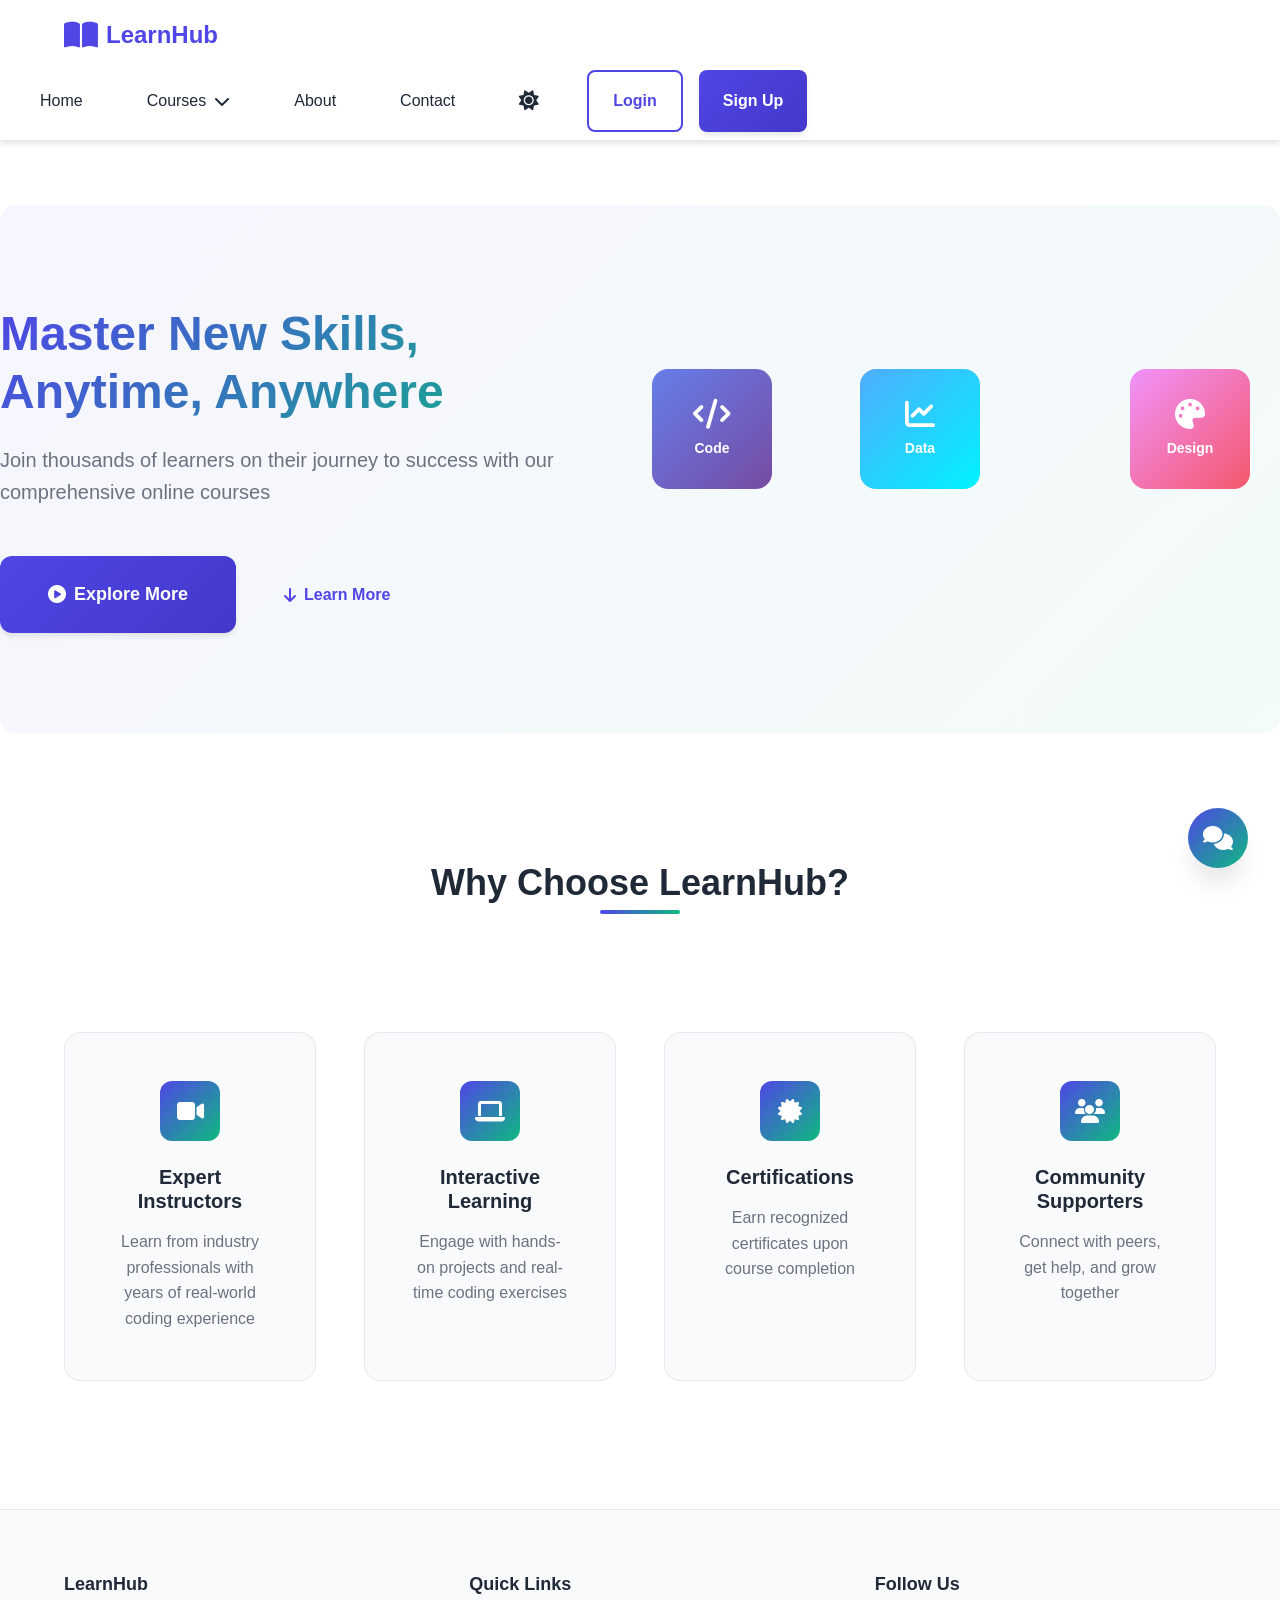
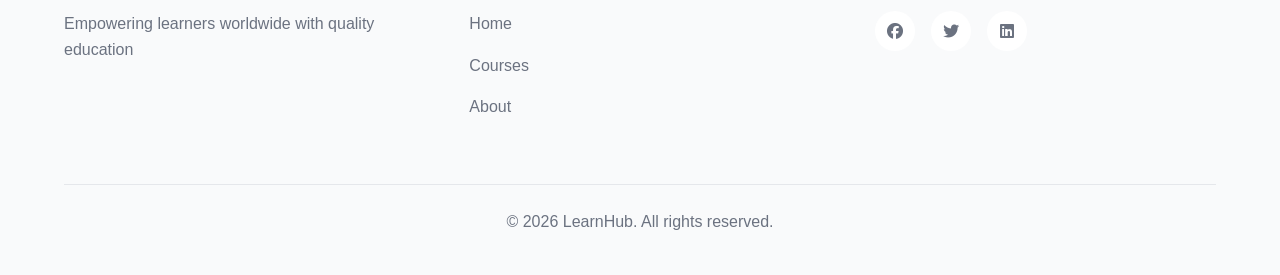
==== commit 851705c2: "a bug fixed 💯" ====
--- a/index.html
+++ b/index.html
@@ -25,7 +25,7 @@
     />
 
     <!-- CSS -->
-    <link rel="stylesheet" href="./css/variables.css" />
+    <link rel="stylesheet" href="./css/animations.css" />
     <link rel="stylesheet" href="./css/global.css" />
     <link rel="stylesheet" href="./css/navbar.css" />
     <link rel="stylesheet" href="./css/hero.css" />
--- a/css/animations.css
+++ b/css/animations.css
@@ -0,0 +1,210 @@
+/* FADE ANIMATIONS */
+@keyframes fadeIn {
+  from {
+    opacity: 0;
+  }
+  to {
+    opacity: 1;
+  }
+}
+
+@keyframes fadeOut {
+  from {
+    opacity: 1;
+  }
+  to {
+    opacity: 0;
+  }
+}
+
+@keyframes fadeInUp {
+  from {
+    opacity: 0;
+    transform: translateY(30px);
+  }
+  to {
+    opacity: 1;
+    transform: translateY(0);
+  }
+}
+
+@keyframes fadeInDown {
+  from {
+    opacity: 0;
+    transform: translateY(-30px);
+  }
+  to {
+    opacity: 1;
+    transform: translateY(0);
+  }
+}
+
+@keyframes fadeInLeft {
+  from {
+    opacity: 0;
+    transform: translateX(-50px);
+  }
+  to {
+    opacity: 1;
+    transform: translateX(0);
+  }
+}
+
+@keyframes fadeInRight {
+  from {
+    opacity: 0;
+    transform: translateX(50px);
+  }
+  to {
+    opacity: 1;
+    transform: translateX(0);
+  }
+}
+
+/* SCALE ANIMATIONS */
+@keyframes scaleIn {
+  from {
+    opacity: 0;
+    transform: scale(0.95);
+  }
+  to {
+    opacity: 1;
+    transform: scale(1);
+  }
+}
+
+@keyframes scaleOut {
+  from {
+    opacity: 1;
+    transform: scale(1);
+  }
+  to {
+    opacity: 0;
+    transform: scale(0.95);
+  }
+}
+
+/* SLIDE ANIMATIONS */
+@keyframes slideInLeft {
+  from {
+    transform: translateX(-100%);
+  }
+  to {
+    transform: translateX(0);
+  }
+}
+
+@keyframes slideOutLeft {
+  from {
+    transform: translateX(0);
+  }
+  to {
+    transform: translateX(-100%);
+  }
+}
+
+/* FLOAT ANIMATIONS */
+@keyframes float {
+  0%,
+  100% {
+    transform: translateY(0);
+  }
+  50% {
+    transform: translateY(-20px);
+  }
+}
+
+/* PULSE ANIMATIONS */
+@keyframes pulse {
+  0%,
+  100% {
+    opacity: 1;
+  }
+  50% {
+    opacity: 0.5;
+  }
+}
+
+/* BOUNCE ANIMATIONS  */
+@keyframes bounce {
+  0%,
+  100% {
+    transform: translateY(0);
+  }
+  50% {
+    transform: translateY(-10px);
+  }
+}
+
+/* ROTATE ANIMATION */
+@keyframes rotate {
+  from {
+    transform: rotate(0deg);
+  }
+  to {
+    transform: rotate(360deg);
+  }
+}
+
+/* SHAKE ANIMATION */
+@keyframes shake {
+  0%,
+  100% {
+    transform: translateX(0);
+  }
+  25% {
+    transform: translateX(-5px);
+  }
+  75% {
+    transform: translateX(5px);
+  }
+}
+
+/* THEME TRANSITION ANIMATION */
+@keyframes themeSwitch {
+  0% {
+    opacity: 1;
+  }
+  50% {
+    opacity: 0;
+  }
+  100% {
+    opacity: 1;
+  }
+}
+
+/* GLOW ANIMATION */
+@keyframes glow {
+  0%,
+  100% {
+    box-shadow: 0 0 5px rgba(79, 70, 229, 0.5);
+  }
+  50% {
+    box-shadow: 0 0 20px rgba(79, 70, 229, 0.8);
+  }
+}
+
+/* PAGE TRANSITION */
+.page-transition {
+  animation: fadeIn 0.5s ease-out;
+}
+
+/* UTILITY CLASSES */
+.animate-fade-in {
+  animation: fadeIn 0.6s ease-out;
+}
+.animate-fade-in-up {
+  animation: fadeInUp 0.6s ease-out;
+}
+.animate-fade-in-down {
+  animation: fadeInDown 0.6s ease-out;
+}
+.animate-scale-in {
+  animation: scaleIn 0.4s ease-out;
+}
+.animate-bounce {
+  animation: bounce 0.6s ease-in-out;
+}
+.animate-pulse {
+  animation: pulse 2s ease-in-out infinite;
+}
--- a/css/hero.css
+++ b/css/hero.css
@@ -94,21 +94,21 @@
   background: linear-gradient(135deg, #667eea, #764ba2);
   animation: float 3s ease-in-out infinite;
   left: -20px;
-  top: 20px;
+  top: 100px;
 }
 
 .card-2 {
   background: linear-gradient(135deg, #f093fb, #f5576c);
   animation: float 3.5s ease-in-out infinite;
-  right: -20px;
-  top: 80px;
+  right: 30px;
+  top: 100px;
 }
 
 .card-3 {
   background: linear-gradient(135deg, #4facfe, #00f2fe);
   animation: float 4s ease-in-out infinite;
-  left: 40px;
-  bottom: 20px;
+  right: 300px;
+  top: 100px;
 }
 
 /* FEATURES SECTION */
--- a/css/buttons.css
+++ b/css/buttons.css
@@ -0,0 +1,160 @@
+.btn {
+  display: inline-flex;
+  align-items: center;
+  justify-content: center;
+  gap: var(--spacing-sm);
+  padding: var(--spacing-md) var(--spacing-lg);
+  font-size: var(--font-size-base);
+  font-weight: 600;
+  border: none;
+  border-radius: var(--radius-md);
+  cursor: pointer;
+  transition: all var(--transition-normal);
+  text-decoration: none;
+  font-family: var(--font-tertiary);
+  position: relative;
+  overflow: hidden;
+}
+
+/* PRIMARY BUTTON */
+.btn-primary {
+  background: linear-gradient(
+    135deg,
+    var(--primary-color),
+    var(--primary-dark)
+  );
+  color: #fff;
+  box-shadow: var(--shadow-md);
+}
+
+.btn-primary::before {
+  content: "";
+  position: absolute;
+  top: 50%;
+  left: 50%;
+  width: 0;
+  height: 0;
+  background: rgba(255, 255, 255, 0.2);
+  color: var(--primary-color);
+  border-radius: var(--radius-full);
+  transform: translate(-50%, -50%);
+  transition:
+    width var(--transition-fast),
+    height var(--transition-fast);
+}
+
+.btn-primary:hover::before {
+  width: 300px;
+  height: 300px;
+}
+
+.btn-primary:hover {
+  transform: translateY(-2px);
+  box-shadow: var(--shadow-lg);
+  color: white;
+}
+
+/* SECONDARY BUTTON */
+.btn-secondary {
+  background: transparent;
+  color: var(--primary-color);
+  border: 2px solid var(--primary-color);
+  transition: all var(--transition-normal);
+}
+
+.btn-secondary:hover {
+  background: var(--primary-color);
+  color: white;
+  transform: translateY(-2px);
+}
+
+.btn-secondary:active {
+  transform: translateY(0);
+}
+/* LARGE BUTTON */
+.btn-large {
+  padding: var(--spacing-lg) var(--spacing-2xl);
+  font-size: var(--font-size-lg);
+  border-radius: var(--radius-lg);
+}
+
+/* BUTTON DISABLED  */
+.btn:disabled {
+  opacity: 0.5;
+  cursor: not-allowed;
+  transform: none !important;
+}
+
+/* LOADING STATE */
+.btn-loading {
+  pointer-events: none;
+}
+
+.btn-loading::after {
+  content: "";
+  display: inline-block;
+  width: 16px;
+  height: 16px;
+  border: 2px solid rgba(255, 255, 255, 0.2);
+  border-top-color: white;
+  border-radius: var(--radius-full);
+  animation: spin 0.8s linear infinite;
+}
+
+@keyframes spin {
+  to {
+    transform: rotate(360deg);
+  }
+}
+
+/* GROUP BUTTONS */
+.btn-group {
+  display: flex;
+  gap: var(--spacing-sm);
+  flex-wrap: wrap;
+}
+
+.btn-group .btn {
+  flex: 1;
+  min-width: 120px;
+}
+
+/* ICON BUTTON */
+.btn-icon {
+  width: 40px;
+  height: 40px;
+  padding: 0;
+  border-radius: var(--radius-full);
+  display: flex;
+  align-items: center;
+  justify-content: center;
+}
+
+/* FLOATING BUTTON */
+.btn-fab {
+  width: 56px;
+  height: 56px;
+  border-radius: var(--radius-full);
+  position: fixed;
+  bottom: var(--spacing-lg);
+  right: var(--spacing-lg);
+  display: flex;
+  align-items: center;
+  justify-content: center;
+  z-index: var(--z-chatbot-icon);
+  box-shadow: var(--shadow-xl);
+}
+
+@media (max-width: 768px) {
+  .btn-large {
+    width: 100%;
+  }
+
+  .btn-group {
+    flex-direction: column;
+  }
+
+  .btn-group .btn {
+    width: 100%;
+  }
+}
--- a/css/chatbot.css
+++ b/css/chatbot.css
@@ -0,0 +1,164 @@
+.chatbot-toggle {
+  position: fixed;
+  bottom: var(--spacing-xl);
+  right: var(--spacing-xl);
+  width: 60px;
+  height: 60px;
+  background: linear-gradient(
+    135deg,
+    var(--primary-color),
+    var(--secondary-color)
+  );
+  border-radius: var(--radius-full);
+  display: flex;
+  align-items: center;
+  justify-content: center;
+  cursor: pointer;
+  color: white;
+  font-size: var(--font-size-2xl);
+  box-shadow: var(--shadow-xl);
+  z-index: var(--z-chatbot-icon);
+  transition: all var(--transition-normal);
+  animation: fadeIn 0.6s ease-out;
+}
+
+.chatbot-toggle:hover {
+  transform: scale(1.1);
+  box-shadow: var(--shadow-2xl);
+}
+
+.chatbot-toggle:active {
+  transform: scale(0.95);
+}
+
+.chatbot {
+  position: fixed;
+  bottom: 90px;
+  right: var(--spacing-xl);
+  width: 380px;
+  height: 500px;
+  background: var(--bg-primary);
+  border-radius: var(--radius-xl);
+  box-shadow: var(--shadow-2xl);
+  display: flex;
+  flex-direction: column;
+  z-index: var(--z-chatbot);
+  border: 1px solid var(--border-color);
+  animation: slideInUp 0.4s ease-out;
+  visibility: hidden;
+  opacity: 0;
+  transform: translateY(20px) scale(0.95);
+  transition: all var(--transition-normal);
+}
+
+.chatbot.active {
+  visibility: visible;
+  opacity: 1;
+  transform: translateY(0) scale(1);
+}
+
+.chatbot-header {
+  background: linear-gradient(
+    135deg,
+    var(--primary-color),
+    var(--primary-dark)
+  );
+  color: white;
+  padding: var(--spacing-lg);
+  border-radius: var(--radius-xl) var(--radius-xl) 0 0;
+  display: flex;
+  justify-content: space-between;
+  align-items: center;
+}
+
+.chatbot-header h3 {
+  margin: 0;
+  font-size: var(--font-size-lg);
+}
+
+.chatbot-close {
+  background: none;
+  border: none;
+  color: white;
+  font-size: var(--font-size-xl);
+  cursor: pointer;
+  transition: transform var(--transition-fast);
+}
+
+.chatbot-close:hover {
+  transform: rotate(90deg);
+}
+
+.chatbot-message {
+  flex: 1;
+  overflow-y: auto;
+  padding: var(--spacing-lg);
+  display: flex;
+  flex-direction: column;
+  gap: var(--spacing-md);
+}
+
+.message {
+  display: flex;
+  animation: fadeInUp 0.4s ease-out;
+}
+
+.message p {
+  margin: 0;
+  padding: var(--spacing-md) var(--spacing-lg);
+  border-radius: var(--radius-lg);
+  max-width: 70%;
+  word-wrap: break-word;
+}
+
+.bot-message {
+  justify-content: flex-start;
+}
+
+.bot-message p {
+  background: var(--bg-secondary);
+  color: var(--text-primary);
+}
+
+.user-message {
+  justify-content: flex-end;
+}
+
+.user-message p {
+  background: linear-gradient(
+    135deg,
+    var(--primary-color),
+    var(--primary-dark)
+  );
+  color: white;
+}
+
+.chatbot-input {
+  display: flex;
+  gap: var(--spacing-sm);
+  padding: var(--spacing-lg);
+  border-top: 1px solid var(--border-color);
+  background: var(--bg-primary);
+}
+
+#chatbotInput {
+  flex: 1;
+  border: 1px solid var(--border-color);
+  padding: var(--spacing-md);
+  border-radius: var(--radius-md);
+  font-size: var(--font-size-base);
+  transition: border-color var(--transition-fast);
+}
+
+#chatbotInput:focus {
+  outline: none;
+  border-color: var(--primary-color);
+}
+
+.send-btn {
+  background: linear-gradient(
+    135deg,
+    var(--primary-color),
+    var(--secondary-color)
+  );
+}
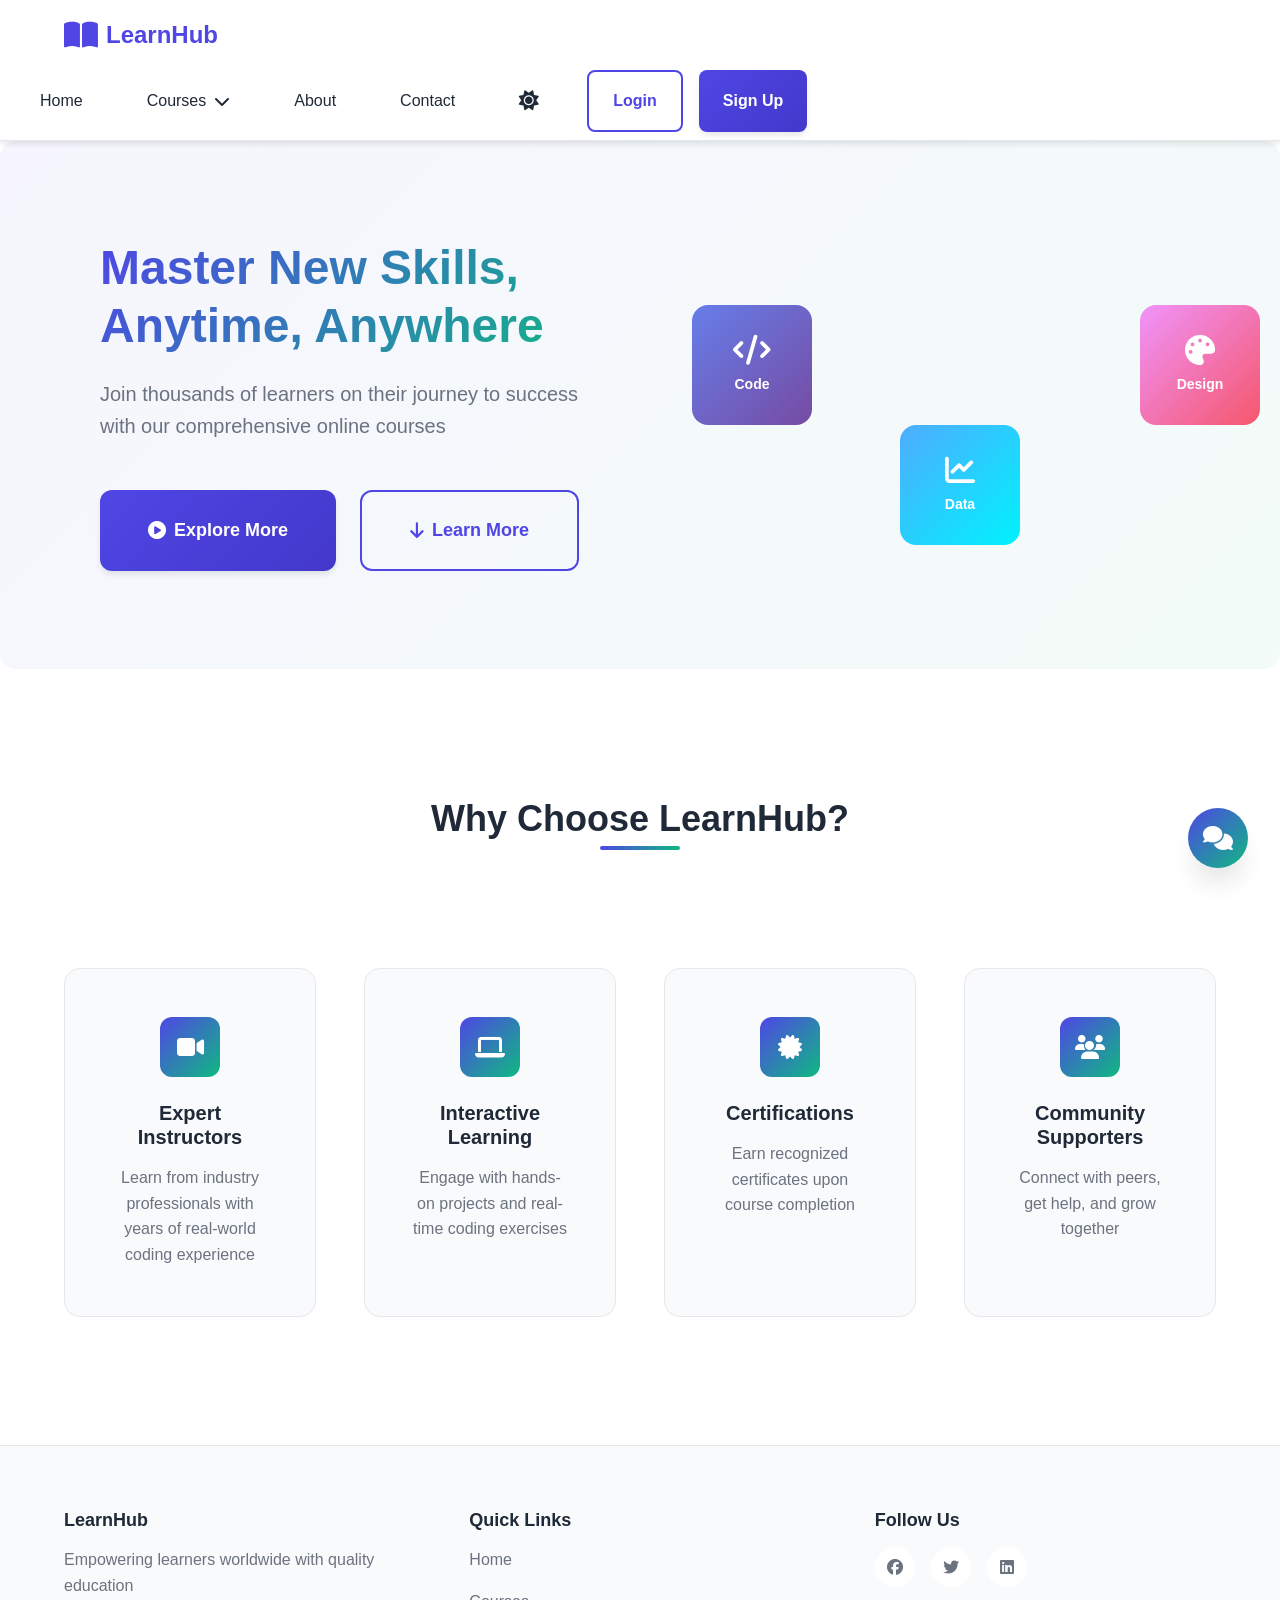
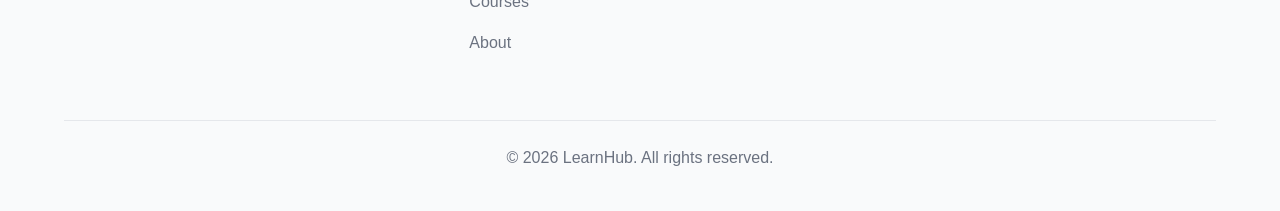
==== commit 3031cd3f: "Hero bugs Fixed" ====
--- a/index.html
+++ b/index.html
@@ -27,11 +27,11 @@
     <!-- CSS -->
     <link rel="stylesheet" href="./css/animations.css" />
     <link rel="stylesheet" href="./css/global.css" />
+    <link rel="stylesheet" href="./css/variables.css" />
     <link rel="stylesheet" href="./css/navbar.css" />
     <link rel="stylesheet" href="./css/hero.css" />
     <link rel="stylesheet" href="./css/buttons.css" />
     <link rel="stylesheet" href="./css/responsive.css" />
-    <link rel="stylesheet" href="./css/variables.css" />
     <link rel="stylesheet" href="./css/chatbot.css" />
   </head>
   <body>
@@ -116,7 +116,7 @@
           <a href="./pages/courses.html" class="btn btn-primary btn-large">
             <i class="fas fa-play-circle"></i> Explore More
           </a>
-          <a href="#features" class="btn btn-secondary-btn-large">
+          <a href="#features" class="btn btn-secondary btn-large">
             <i class="fas fa-arrow-down"></i> Learn More
           </a>
         </div>
--- a/css/animations.css
+++ b/css/animations.css
@@ -111,6 +111,16 @@
   }
   50% {
     transform: translateY(-20px);
+  }
+}
+
+@keyframes floatIn {
+  0%,
+  100% {
+    transform: translateY(0);
+  }
+  50% {
+    transform: translateY(-60px);
   }
 }
 
--- a/css/hero.css
+++ b/css/hero.css
@@ -11,10 +11,12 @@
   );
   border-radius: var(--radius-xl);
   margin: var(--spacing-3xl) 0;
+  margin-top: 0;
 }
 
 .hero-content {
   animation: fadeInLeft 0.8s ease-out;
+  margin-left: 100px;
 }
 
 .hero-title {
@@ -92,23 +94,26 @@
 
 .card-1 {
   background: linear-gradient(135deg, #667eea, #764ba2);
-  animation: float 3s ease-in-out infinite;
-  left: -20px;
+  animation: floatIn 3s ease-in-out infinite;
+  /* animation-delay: 0; */
+  left: 20px;
   top: 100px;
 }
 
 .card-2 {
   background: linear-gradient(135deg, #f093fb, #f5576c);
-  animation: float 3.5s ease-in-out infinite;
-  right: 30px;
+  animation: floatIn 3s ease-in-out infinite;
+  /* animation-delay: 0.4s; */
+  right: 20px;
   top: 100px;
 }
 
 .card-3 {
   background: linear-gradient(135deg, #4facfe, #00f2fe);
-  animation: float 4s ease-in-out infinite;
-  right: 300px;
-  top: 100px;
+  animation: floatIn 3s ease-in-out infinite;
+  animation-delay: 1.5s;
+  right: 260px;
+  top: 220px;
 }
 
 /* FEATURES SECTION */
--- a/css/responsive.css
+++ b/css/responsive.css
@@ -0,0 +1,61 @@
+/* FOR TABLETS (768px to 1024px */
+@media (max-width: 1024px) {
+  .container {
+    padding: 0 var(--spacing-md);
+  }
+  h1 {
+    font-size: var(--font-size-4xl);
+  }
+  h2 {
+    font-size: var(--font-size-3xl);
+  }
+
+  .hero {
+    grid-template-columns: 1fr;
+    padding: var(--spacing-2xl) var(--spacing-lg);
+  }
+
+  .hero-title {
+    font-size: var(--font-size-4xl);
+  }
+
+  .hero-buttons {
+    flex-direction: column;
+  }
+
+  .features-grid {
+    grid-template-columns: repeat(2, 1fr);
+  }
+}
+
+/* FOR MOBILE PHONES (768px and below) */
+@media (max-width: 768px) {
+  :root {
+    --font-size-5xl: 2.5rem;
+    --font-size-4xl: 2rem;
+    --font-size-3xl: 1.5rem;
+    --spacing-3xl: 2rem;
+  }
+
+  .container {
+    padding: 0 var(--spacing-md);
+  }
+
+  .hero {
+    grid-template-columns: 1fr;
+    gap: var(--spacing-2xl);
+    padding: var(--spacing-2xl) var(--spacing-md);
+  }
+
+  .hero-title {
+    font-size: var(--font-style-3xl);
+  }
+
+  .hero-subtitle {
+    font-size: var(--font-size-base);
+  }
+
+  .hero-buttons {
+    flex-direction: column;
+  }
+}
--- a/css/chatbot.css
+++ b/css/chatbot.css
@@ -161,4 +161,62 @@
     var(--primary-color),
     var(--secondary-color)
   );
-}
+  color: white;
+  border: none;
+  width: 40px;
+  height: 40px;
+  border-radius: var(--radius-full);
+  cursor: pointer;
+  display: flex;
+  align-items: center;
+  justify-content: center;
+  transition: all var(--transition-fast);
+}
+
+.send-btn:hover {
+  transform: scale(1.05);
+}
+
+.send-btn:active {
+  transform: scale(0.95);
+}
+
+/* SCROLLBAR FOR CHAT MESSAGES */
+.chatbot-messages::-webkit-scrollbar {
+  width: 6px;
+}
+
+.chatbot-messages::-webkit-scrollbar-track {
+  background: var(--bg-secondary);
+  border-radius: var(--radius-full);
+}
+
+.chatbot-messages::-webkit-scrollbar-thumb {
+  background: var(--primary-color);
+  border-radius: var(--radius-full);
+}
+
+/* MOBILE RESPONSIVE  */
+@media (max-width: 480px) {
+  .chatbot {
+    width: calc(100% - var(--spacing-lg));
+    height: 400px;
+    bottom: 80px;
+    right: var(--spacing-sm);
+  }
+
+  .message p {
+    max-width: 90%;
+  }
+}
+
+@keyframes slideInUp {
+  from {
+    transform: translateY(20px) scale(0.95);
+    opacity: 0;
+  }
+  to {
+    transform: translateY(0) scale(1);
+    opacity: 1;
+  }
+}
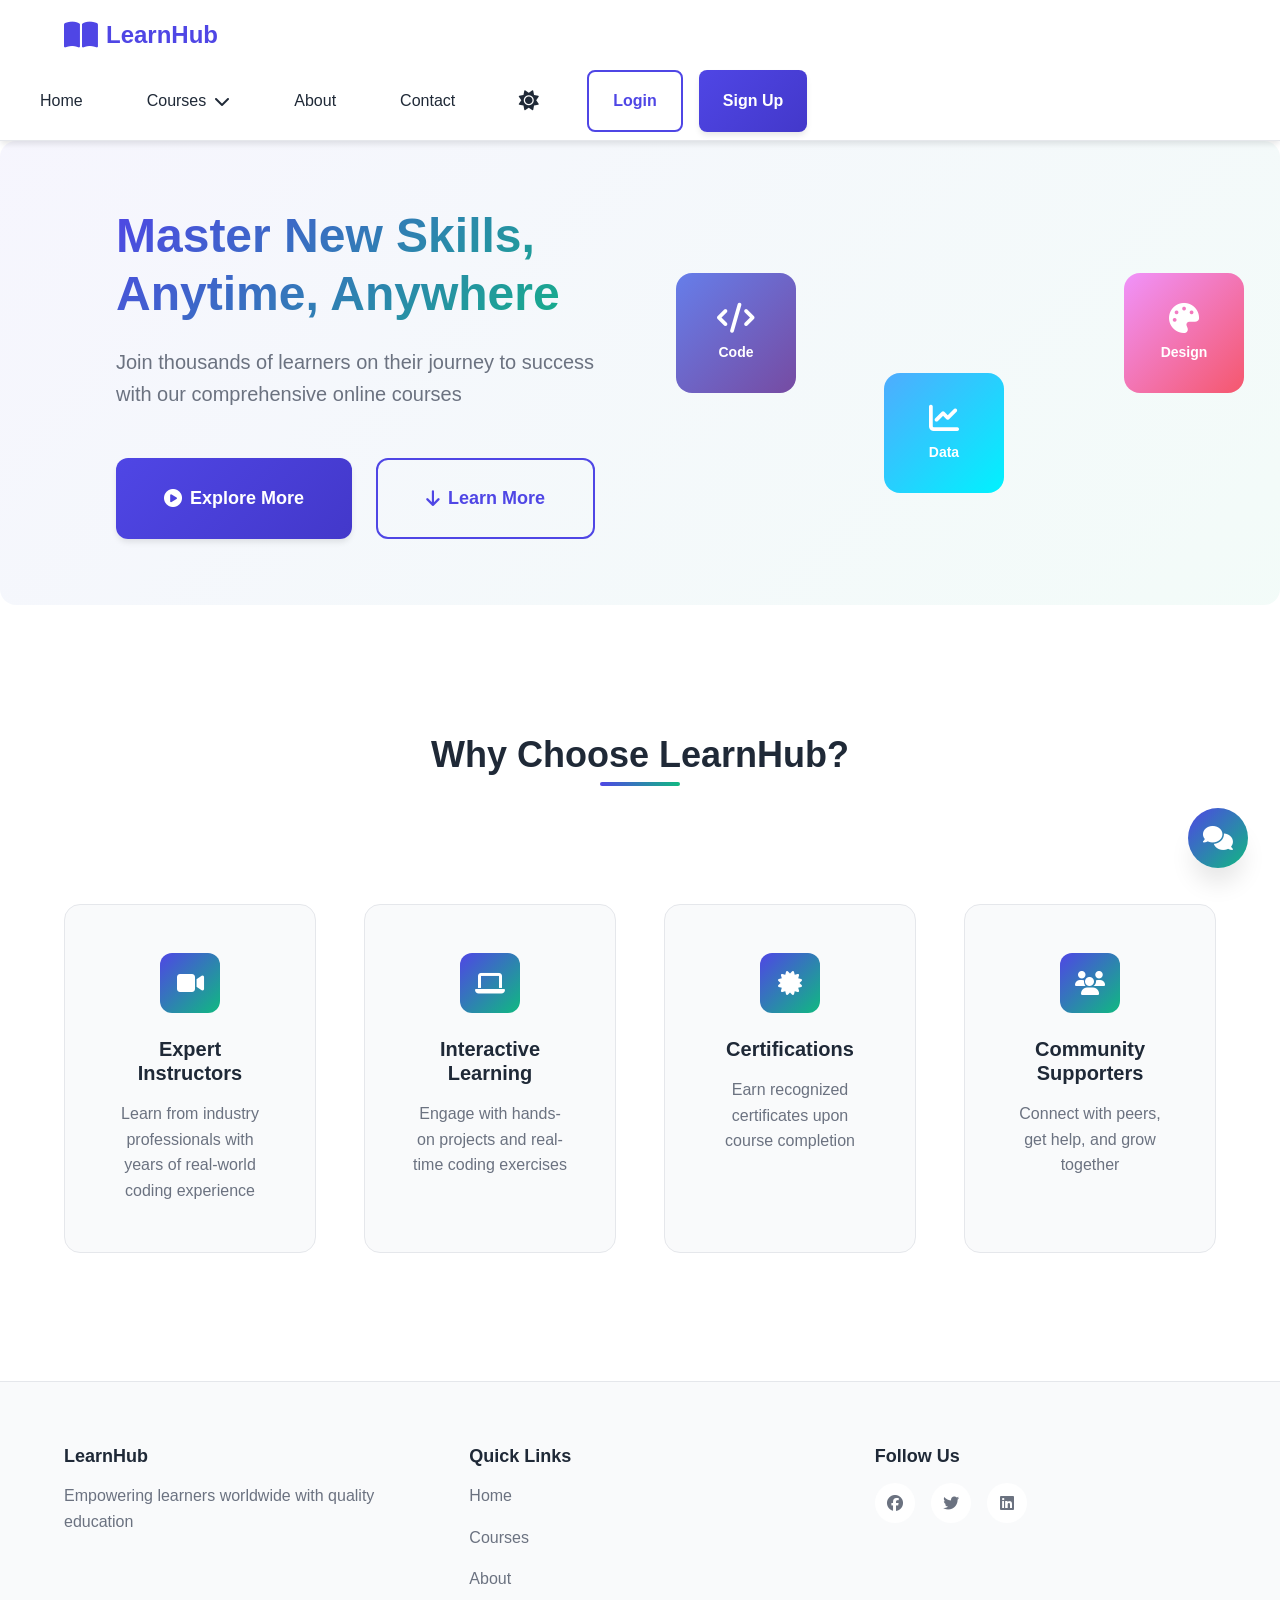
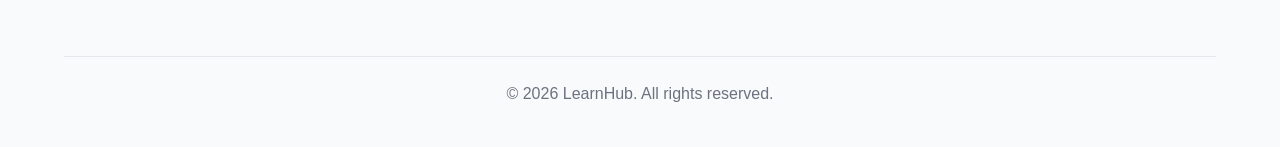
==== commit 8cc03b7a: "update" ====
--- a/index.html
+++ b/index.html
@@ -28,10 +28,10 @@
     <link rel="stylesheet" href="./css/animations.css" />
     <link rel="stylesheet" href="./css/global.css" />
     <link rel="stylesheet" href="./css/variables.css" />
+    <link rel="stylesheet" href="./css/responsive.css" />
     <link rel="stylesheet" href="./css/navbar.css" />
     <link rel="stylesheet" href="./css/hero.css" />
     <link rel="stylesheet" href="./css/buttons.css" />
-    <link rel="stylesheet" href="./css/responsive.css" />
     <link rel="stylesheet" href="./css/chatbot.css" />
   </head>
   <body>
--- a/css/animations.css
+++ b/css/animations.css
@@ -120,7 +120,7 @@
     transform: translateY(0);
   }
   50% {
-    transform: translateY(-60px);
+    transform: translateY(-40px);
   }
 }
 
--- a/css/responsive.css
+++ b/css/responsive.css
@@ -11,8 +11,8 @@
   }
 
   .hero {
-    grid-template-columns: 1fr;
-    padding: var(--spacing-2xl) var(--spacing-lg);
+    grid-template-columns: 1fr 1fr;
+    padding: 4rem 0;
   }
 
   .hero-title {
@@ -58,4 +58,121 @@
   .hero-buttons {
     flex-direction: column;
   }
+
+  .hero-illustration {
+    height: 250px;
+  }
+
+  .floating-card {
+    width: 90px;
+    height: 90px;
+    font-size: var(--font-size-2xl);
+  }
+
+  .features-grid {
+    grid-template-columns: 1fr;
+    gap: var(--spacing-lg);
+  }
+
+  .feature-card {
+    padding: var(--spacing-lg);
+  }
+
+  .footer-content {
+    grid-template-columns: 1fr;
+  }
+
+  .nav-container {
+    padding: var(--spacing-md);
+  }
+
+  .nav-menu {
+    max-height: 0;
+  }
+
+  .theme-toggle-wrapper {
+    display: none;
+  }
 }
+
+/* SMALL PHONES (480px and below) */
+@media (max-width: 480px) {
+  :root {
+    --font-size-5xl: 2rem;
+    --font-size-4xl: 1.75rem;
+    --font-size-3xl: 1.25rem;
+    --spacing-2xl: 1.5rem;
+    --spacing-3xl: 1.5rem;
+  }
+
+  .container {
+    padding: 0 var(--spacing-sm);
+  }
+
+  .hero {
+    padding: var(--spacing-lg) 0;
+  }
+
+  .hero-title {
+    font-size: var(--font-size-2xl);
+  }
+
+  .hero-subtitle {
+    font-size: var(--font-size-sm);
+  }
+
+  .hero-buttons {
+    flex-direction: column;
+  }
+
+  .hero-buttons .btn {
+    width: 100%;
+  }
+
+  .floating-card {
+    width: 70px;
+    height: 70px;
+    font-size: var(--font-size-xl);
+  }
+
+  .feature-card {
+    padding: var(--spacing-md);
+  }
+
+  .feature-card h3 {
+    font-size: var(--font-size-base);
+  }
+
+  .feature-card p {
+    font-size: var(--spacing-sm);
+  }
+
+  .chatbot-toggle {
+    width: 50px;
+    height: 50px;
+    bottom: var(--spacing-md);
+    right: var(--spacing-md);
+    font-size: var(--font-size-xl);
+  }
+
+  .chatbot {
+    width: calc(100% - var(--spacing-md));
+    height: 350px;
+    bottom: 70px;
+    right: var(--spacing-sm);
+  }
+}
+
+/* PRINT STYLES */
+@media print {
+  .navbar,
+  .chatbot-toggle,
+  .chatbot {
+    display: none;
+  }
+
+  body {
+    background: white;
+    color: black;
+  }
+}
--- a/css/hero.css
+++ b/css/hero.css
@@ -1,9 +1,9 @@
 .hero {
   display: grid;
   grid-template-columns: 1fr 1fr;
-  gap: var(--spacing-3xl);
-  align-items: center;
-  padding: var(--spacing-3xl) 0;
+  gap: 2rem;
+  padding: 2rem 1rem;
+  align-items: center;
   background: linear-gradient(
     135deg,
     rgba(79, 70, 229, 0.05) 0%,
@@ -33,6 +33,7 @@
   -webkit-background-clip: text;
   -webkit-text-fill-color: transparent;
   background-clip: text;
+  animation: slideInDown 0.8s ease-out;
 }
 
 .hero-subtitle {
@@ -40,12 +41,14 @@
   color: var(--text-secondary);
   margin-bottom: var(--spacing-2xl);
   line-height: 1.6;
+  animation: fadeInUp 0.8s ease-out 0.2s both;
 }
 
 .hero-buttons {
   display: flex;
   gap: var(--spacing-lg);
   flex-wrap: wrap;
+  animation: fadeInUp 0.8s ease-out 0.4s both;
 }
 
 /* HERO ILLUSTRATIONS */
@@ -83,7 +86,8 @@
 
 .floating-card:hover {
   transform: translateY(-10px);
-  box-shadow: var(--shadow-2xl);
+  box-shadow: 0 30px 60px rgba(79, 70, 229, 0.3);
+  filter: brightness(1.2);
 }
 
 .floating-card p {
@@ -113,7 +117,37 @@
   animation: floatIn 3s ease-in-out infinite;
   animation-delay: 1.5s;
   right: 260px;
-  top: 220px;
+  top: 200px;
+}
+
+@media (max-width: 768px) {
+  .floating-card {
+    width: 90px;
+    height: 90px;
+  }
+}
+
+@media (max-width: 480px) {
+  .floating-card {
+    width: 70px;
+    height: 70px;
+    font-size: 1.25rem;
+  }
+
+  .card-1 {
+    left: 5%;
+    top: 0%;
+  }
+
+  .card-2 {
+    right: 5%;
+    top: 45%;
+  }
+
+  .card-3 {
+    left: 25%;
+    bottom: 0%;
+  }
 }
 
 /* FEATURES SECTION */
--- a/css/buttons.css
+++ b/css/buttons.css
@@ -35,12 +35,11 @@
   width: 0;
   height: 0;
   background: rgba(255, 255, 255, 0.2);
-  color: var(--primary-color);
-  border-radius: var(--radius-full);
+  border-radius: 50%;
   transform: translate(-50%, -50%);
   transition:
-    width var(--transition-fast),
-    height var(--transition-fast);
+    width 300ms,
+    height 300ms;
 }
 
 .btn-primary:hover::before {
@@ -66,6 +65,22 @@
   background: var(--primary-color);
   color: white;
   transform: translateY(-2px);
+}
+
+.btn-secondary::after {
+  content: "";
+  position: absolute;
+  top: 0;
+  left: -100%;
+  width: 100%;
+  height: 100%;
+  background: var(--primary-color);
+  z-index: -1;
+  transition: left 300ms;
+}
+
+.btn-secondary:hover::after {
+  left: 0;
 }
 
 .btn-secondary:active {
